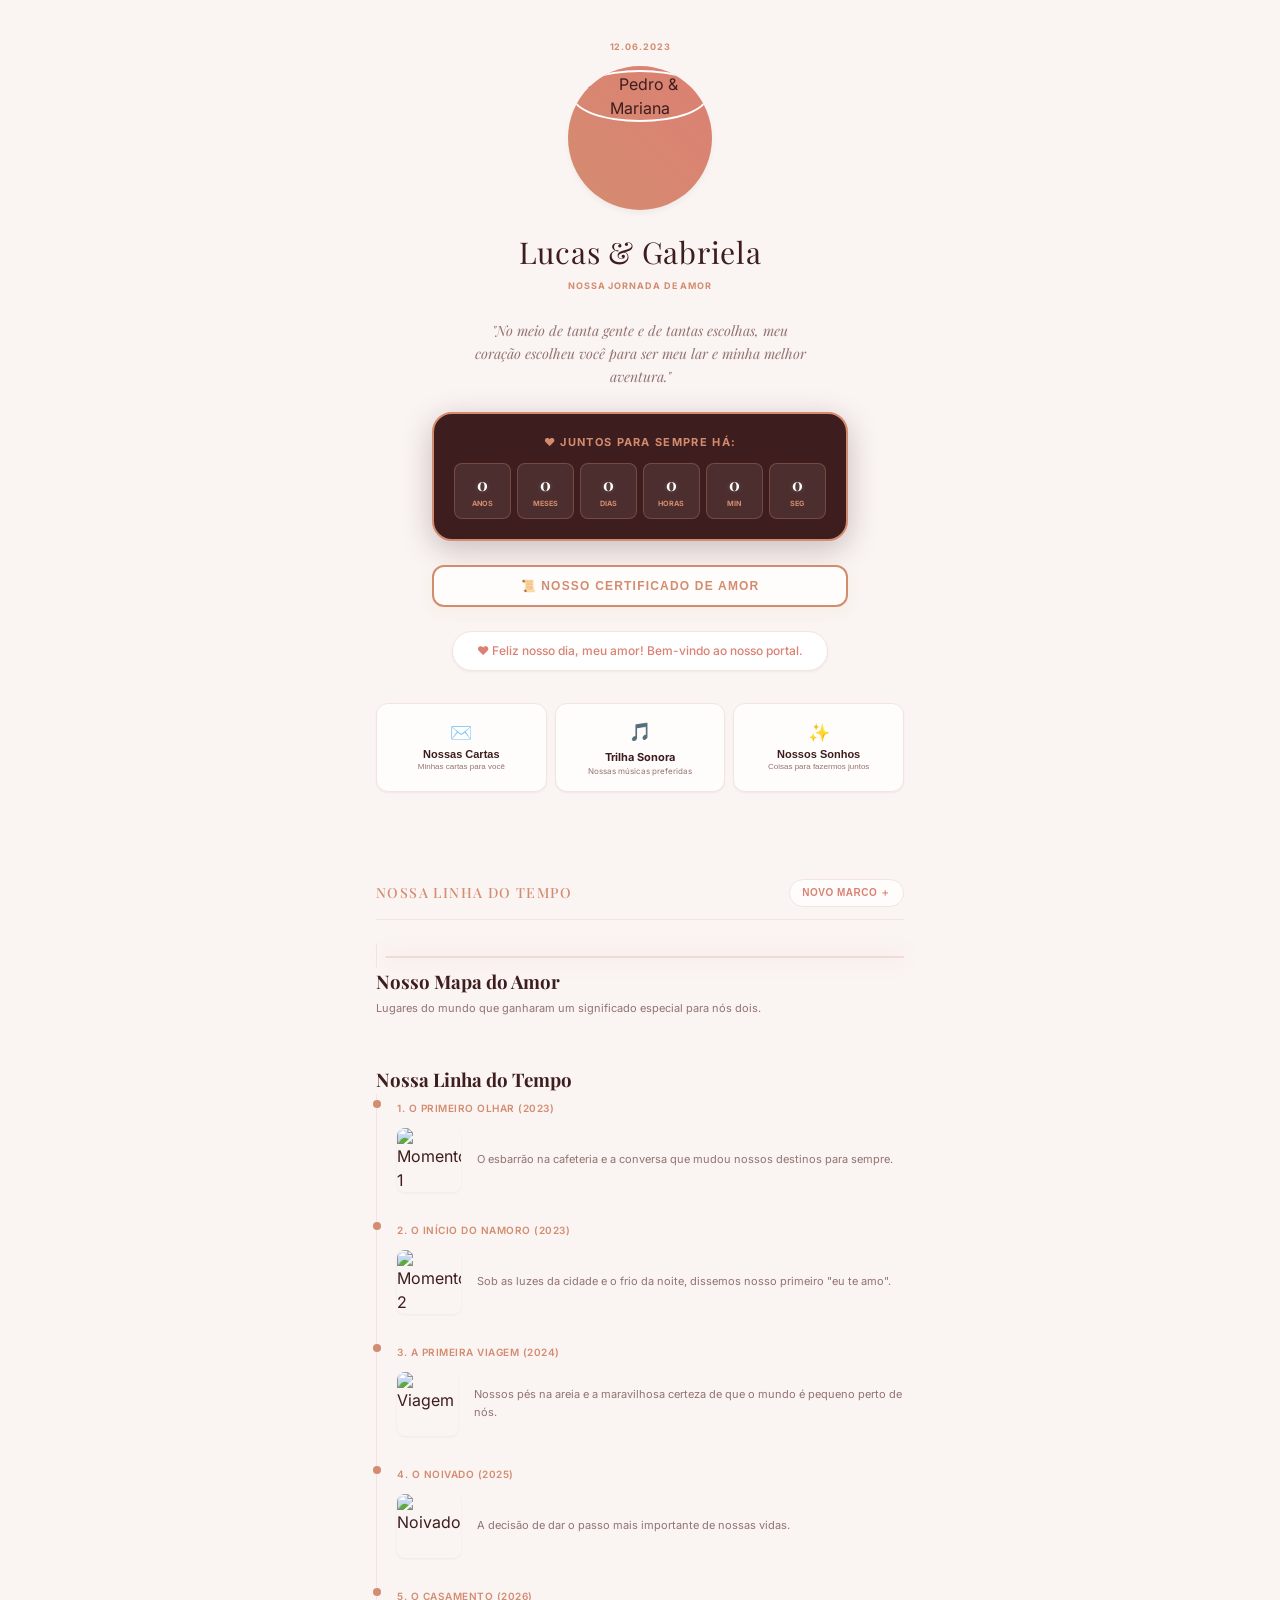
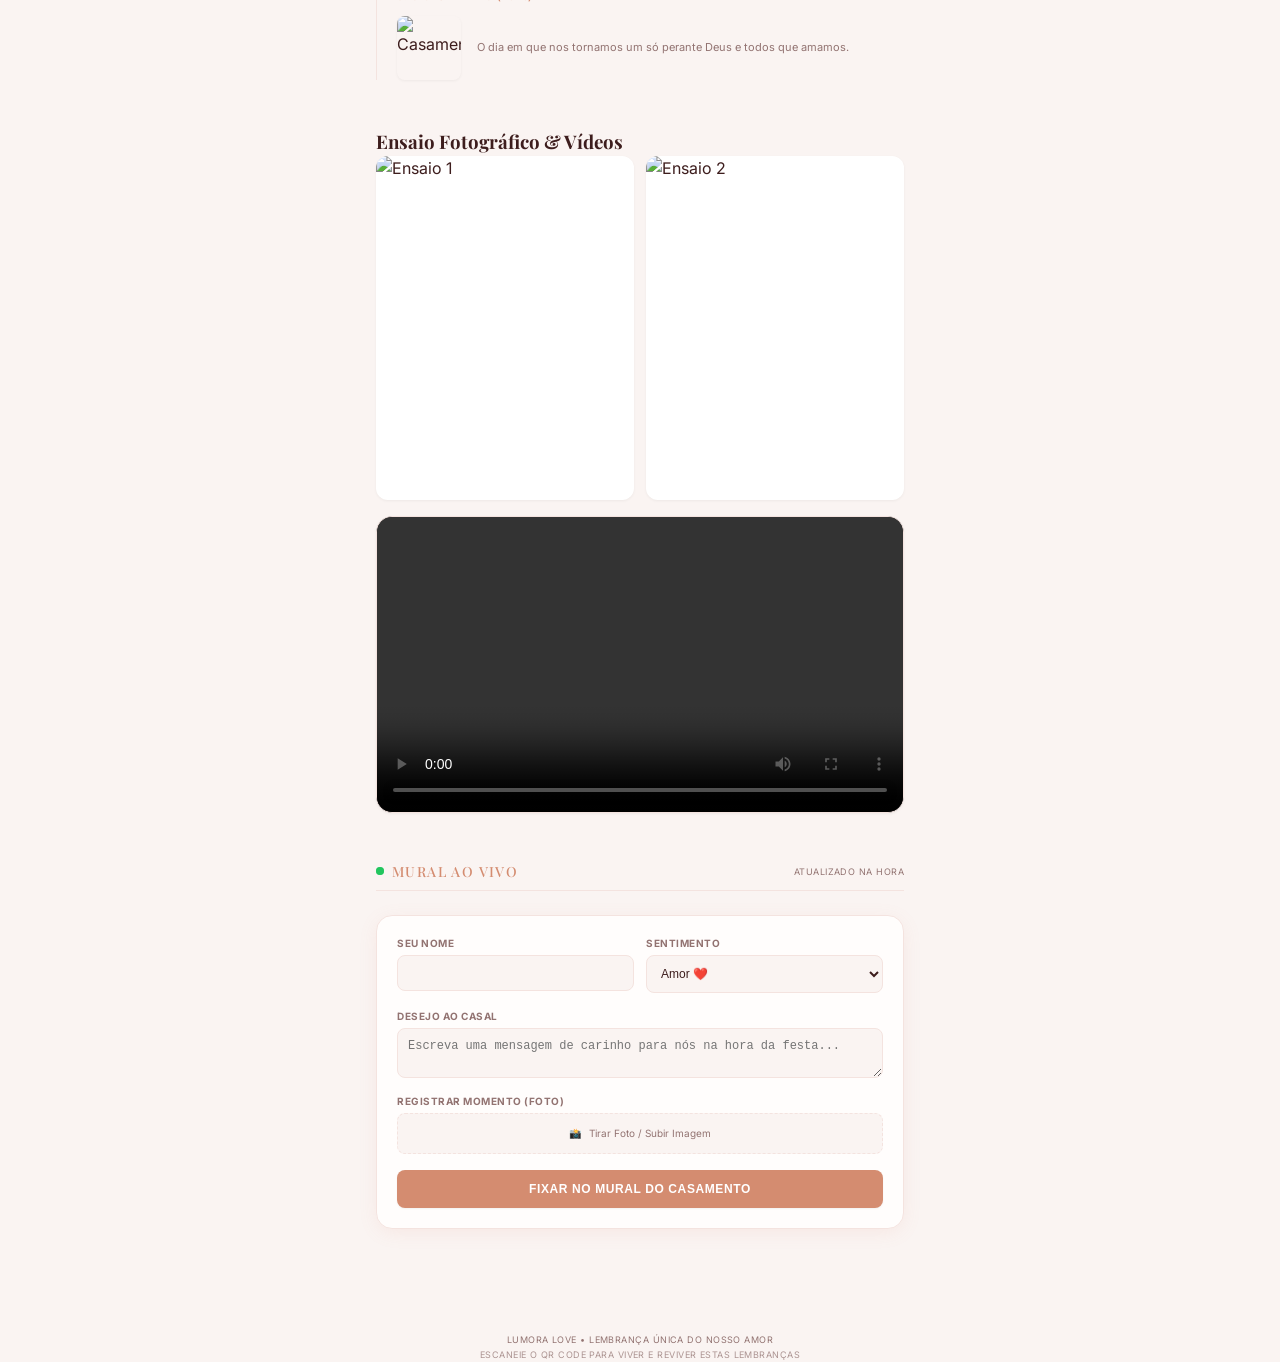
==== assets/pages/memorial.html @ 7edb8519 "Memorial Html e CSS´s Prontos" ====
<!DOCTYPE html>
<html lang="pt-BR">
<head>
    <meta charset="UTF-8">
    <meta name="viewport" content="width=device-width, initial-scale=1.0">
    <title>Lumora Love • Lucas & Gabriela</title>
    
    <!-- METATAGS DO CASAL -->
    <meta name="description" content="Lumora - Eternizando o amor de Lucas & Gabriela">
    <meta name="author" content="Lumora">
    <meta name="theme-color" content="#FAF5F5">
    
    <!-- METATAGS OPEN GRAPH -->
    <meta property="og:title" content="Cápsula de Lucas & Gabriela">
    <meta property="og:description" content="Acesse nosso portal do amor com linha do tempo, contador, mapa e mural ao vivo!">
    <meta property="og:image" content="./../img/perfil.jpg">
    <meta property="og:type" content="website">
    
    <link rel="shortcut icon" href="./../img/lumora/logolumora.png" type="image/x-icon">
    
    <!-- FONTES DO GOOGLE -->
    <link rel="preconnect" href="https://fonts.googleapis.com">
    <link rel="preconnect" href="https://fonts.gstatic.com" crossorigin>
    <link href="https://fonts.googleapis.com/css2?family=Inter:wght@300;400;500;600;700&family=Playfair+Display:ital,wght@0,400;0,500;0,600;1,400&display=swap" rel="stylesheet">
    
    <!-- IMPORTAÇÃO DE TODAS AS FOLHAS DE ESTILO EM CSS PURO -->
    <link rel="stylesheet" href="./../css/style.css">
    <link rel="stylesheet" href="./../css/botoes.css">
    <link rel="stylesheet" href="./../css/galeria.css">
    <link rel="stylesheet" href="./../css/jornada.css">
    <link rel="stylesheet" href="./../css/lightbox.css">
    <link rel="stylesheet" href="./../css/memorial.css">
    <link rel="stylesheet" href="./../css/modais.css">
    <link rel="stylesheet" href="./../css/mural.css">
    <link rel="stylesheet" href="./../css/programacao.css">
</head>
<body class="bg-light-theme pb-28">

    <!-- CANVAS PARA CÉU ANIMADO (TWINKLING STARS & FLOATING HEARTS) -->
    <canvas id="starryCanvas"></canvas>

    <!-- PORTAL DO CASAL PRINCIPAL -->
    <main class="memorial-container">

        <!-- CABEÇALHO -->
         <header class="memorial-header">
            <span class="memorial-date">12.06.2023</span>
            <div class="profile-frame">
                <img src="./../img/perfil.jpg" alt="Pedro & Mariana" class="profile-img">
            </div>
            <h2 class="profile-name font-serif">Lucas & Gabriela</h2>
            <span class="memorial-date" style="margin-top: 4px;">Nossa Jornada de Amor</span>

            <!-- Frase Definidora do Casal -->
            <blockquote class="profile-quote font-serif">"No meio de tanta gente e de tantas escolhas, meu coração escolheu você para ser meu lar e minha melhor aventura."</blockquote>

            <!-- CONTADOR DE AMOR DESTAQUE PREMIUM ❤️ -->
            <div class="love-counter-container">
                <span class="love-counter-title">❤️ Juntos Para Sempre Há:</span>
                <div class="love-counter-grid">
                    <div class="counter-unit">
                        <span id="years" class="counter-number">0</span>
                        <span class="counter-label">Anos</span>
                    </div>
                    <div class="counter-unit">
                        <span id="months" class="counter-number">0</span>
                        <span class="counter-label">Meses</span>
                    </div>
                    <div class="counter-unit">
                        <span id="days" class="counter-number">0</span>
                        <span class="counter-label">Dias</span>
                    </div>
                    <div class="counter-unit">
                        <span id="hours" class="counter-number">0</span>
                        <span class="counter-label">Horas</span>
                    </div>
                    <div class="counter-unit">
                        <span id="minutes" class="counter-number">0</span>
                        <span class="counter-label">Min</span>
                    </div>
                    <div class="counter-unit">
                        <span id="seconds" class="counter-number">0</span>
                        <span class="counter-label">Seg</span>
                    </div>
                </div>
            </div>

            <!-- NOSSO CERTIFICADO DE AMOR (BOTAO GATILHO) -->
            <div class="certificate-btn-wrapper">
                <button class="btn-certificate" onclick="toggleModal('certificateModal', true)">
                    📜 Nosso Certificado de Amor
                </button>
            </div>

            <!-- Mensagem de Boas-vindas -->
             <div class="welcome-badge">
                ❤️ Feliz nosso dia, meu amor! Bem-vindo ao nosso portal.
             </div>
         </header>

         <!-- SEÇÃO DE BOTÕES DE AÇÃO RÁPIDA (3 COLUNAS) -->
          <section class="actions-section">
            <div id="actionButtonsGrid" class="actions-grid-wedding">
                <!-- Botão 1: Cartas Secretas -->
                 <button id="btnVotos" class="btn-action" onclick="toggleModal('lettersModal', true)">
                    <span class="btn-icon">✉️</span>
                    <span class="btn-title">Nossas Cartas</span>
                    <span class="btn-subtitle">Minhas cartas para você</span>
                 </button>

                <!-- Botão 2: Trilha Sonora (Spotify) -->
                <a id="btnPlaylist" href="https://open.spotify.com" target="_blank" class="btn-action">
                    <span class="btn-icon">🎵</span>
                    <span class="btn-title">Trilha Sonora</span>
                    <span class="btn-subtitle">Nossas músicas preferidas</span>
                </a>

                <!-- Botão 3: Lista de Desejos (Bucket List) -->
                 <button id="btnDesejos" class="btn-action" onclick="toggleModal('bucketModal', true)">
                    <span class="btn-icon">✨</span>
                    <span class="btn-title">Nossos Sonhos</span>
                    <span class="btn-subtitle">Coisas para fazermos juntos</span>
                 </button>
            </div>
          </section>

          <!-- LINHA DO TEMPO DA PROGRAMAÇÃO DA FESTA (SUPORTE A ADIÇÃO INFINITA) -->
          <section class="timeline-section">
            <div class="section-header-timeline">
                <h3 class="section-title-timeline font-serif">Nossa Linha do Tempo</h3>
                <button class="btn-add-timeline" onclick="toggleModal('addTimelineModal', true)">Novo Marco ＋</button>
            </div>
            <div class="timeline-container" id="timeline-container">
                <!-- Card deslizante vertical de fundo -->
                <div id="sliding-card" class="sliding-card"></div>
                
                <!-- Div onde as informações carregam dinamicamente da nuvem em tempo real -->
                <div id="timelineNodesWrapper" class="space-y-4"></div>
            </div>
          </section>

          <!-- MAPA DO AMOR INTERATIVO COM DIRECIONAMENTO DO GOOGLE MAPS -->
          <section class="map-section">
              <h3 class="section-title font-serif">Nosso Mapa do Amor</h3>
              <p class="node-desc" style="opacity: 1; transform: scale(1); margin-bottom: 0.5rem;">Lugares do mundo que ganharam um significado especial para nós dois.</p>
              <div class="map-wrapper" id="loveMap"></div>
          </section>

           <!-- A JORNADA DO CASAL (5 MOMENTOS HISTÓRICOS) -->
            <section class="journey-section">
                <h3 class="section-title font-serif">Nossa Linha do Tempo</h3>
                <div class="journey-timeline">
                    <!-- Momento 1 -->
                     <div class="journey-node">
                        <div class="journey-bullet"></div>
                            <span class="journey-label">1. O Primeiro Olhar (2023)</span>
                            <div class="journey-card">
                                <img src="./../img/momentos/m1.jpg" alt="Momento 1" class="journey-img" onclick="openLightbox(this.src)">
                                <p class="journey-text">O esbarrão na cafeteria e a conversa que mudou nossos destinos para sempre.</p>
                            </div>
                     </div>
                     <!-- Momento 2 -->
                     <div class="journey-node">
                        <div class="journey-bullet"></div>
                            <span class="journey-label">2. O Início do Namoro (2023)</span>
                            <div class="journey-card">
                                <img src="./../img/momentos/m2.jpg" alt="Momento 2" class="journey-img" onclick="openLightbox(this.src)">
                                <p class="journey-text">Sob as luzes da cidade e o frio da noite, dissemos nosso primeiro "eu te amo".</p>
                            </div>
                     </div>
                     <!-- Momento 3 -->
                     <div class="journey-node">
                        <div class="journey-bullet"></div>
                            <span class="journey-label">3. A Primeira Viagem (2024)</span>
                            <div class="journey-card">
                                <img src="./../img/momentos/m3.jpg" alt="Viagem" class="journey-img" onclick="openLightbox(this.src)">
                                <p class="journey-text">Nossos pés na areia e a maravilhosa certeza de que o mundo é pequeno perto de nós.</p>
                            </div>
                     </div>
                     <!-- Momento 4 -->
                     <div class="journey-node">
                        <div class="journey-bullet"></div>
                            <span class="journey-label">4. O Noivado (2025)</span>
                            <div class="journey-card">
                                <img src="./../img/momentos/m4.jpg" alt="Noivado" class="journey-img" onclick="openLightbox(this.src)">
                                <p class="journey-text">A decisão de dar o passo mais importante de nossas vidas.</p>
                            </div>
                     </div>
                     <!-- Momento 5 -->
                     <div class="journey-node">
                        <div class="journey-bullet"></div>
                            <span class="journey-label">5. O Casamento (2026)</span>
                            <div class="journey-card">
                                <img src="./../img/momentos/m5.jpg" alt="Casamento" class="journey-img" onclick="openLightbox(this.src)">
                                <p class="journey-text">O dia em que nos tornamos um só perante Deus e todos que amamos.</p>
                            </div>
                     </div>
                </div>
            </section>

            <!-- ENSAIO FOTOGRÁFICO PRÉ-CASAMENTO -->
            <section class="gallery-section">
                <h3 class="section-title font-serif">Ensaio Fotográfico & Vídeos</h3>
                    <div class="gallery-grid">
                        <div class="gallery-item">
                            <img src="./../img/ensaio/e1.jpg" alt="Ensaio 1" onclick="openLightbox(this.src)">
                        </div>
                        <div class="gallery-item">
                            <img src="./../img/ensaio/e2.png" alt="Ensaio 2" onclick="openLightbox(this.src)">
                        </div>
                    </div>
                    <div class="video-gallery-wrapper">
                        <video id="ensaioVideo" class="gallery-video" controls preload="metadata">
                            <source src="./../video/Video Project.mp4" type="video/mp4">
                        </video>
                    </div>
            </section>

            <!-- MURAL DE HOMENAGENS AO VIVO (FIREBASE REAL TIME) -->
             <section class="mural-section">
                <div class="mural-header">
                    <h3 class="mural-title font-serif">
                        <span class="live-indicator">
                            <span class="live-ping"></span>
                            <span class="live-dot"></span>
                        </span>
                        Mural ao Vivo
                    </h3>
                    <span class="mural-status">Atualizado na hora</span>
                </div>

                <!-- FORMULARIO DE ENVIO IMEDIATO -->
                 <div class="form-container glow-rose">
                    <form onsubmit="handleLiveSubmit(event)" class="mural-form">
                        <div class="form-row">
                            <div class="form-group">
                                <label class="form-label">Seu Nome</label>
                                <input type="text" id="form_name" required class="input-field">
                            </div>
                            <div class="form-group">
                                <label class="form-label">Sentimento</label>
                                <select id="form_relation" class="select-field">
                                    <option value="Amor">Amor ❤️</option>
                                    <option value="Saudade">Saudade 🥺</option>
                                    <option value="Gratidão">Gratidão ✨</option>
                                    <option value="Divertido">Divertido 😂</option>
                                    <option value="Cumplicidade">Cumplicidade 🤝</option>
                                    <option value="Aventura">Aventura ✈️</option>
                                    <option value="Romance">Romance 🌹</option>
                                </select>
                            </div>
                        </div>
                       <div class="form-group">
                            <label class="form-label">Desejo ao Casal</label>
                            <textarea id="form_text" rows="2" class="textarea-field" placeholder="Escreva uma mensagem de carinho para nós na hora da festa..."></textarea>
                        </div>
                        <div class="form-group">
                            <label class="form-label">Registrar Momento (Foto)</label>
                            <div class="file-uploader">
                                <input type="file" id="form_photo" accept="image/*" class="file-input" onchange="previewImage(event)">
                                <div id="photo_placeholder" class="file-placeholder">
                                    <span>📸</span>
                                    <span>Tirar Foto / Subir Imagem</span>
                                </div>
                            </div>
                            <div id="preview_container" class="preview-container hidden">
                                <img id="image_preview" src="" class="preview-img" alt="Preview">
                                <button type="button" class="btn-remove-photo" onclick="removePreview()">&times;</button>
                            </div>
                        </div>

                        <button type="submit" class="btn-submit uppercase tracking-wide">
                            Fixar no Mural do Casamento
                        </button>
                    </form>
                </div>
            
            <!-- Feed de Mensagens Dinâmico em Tempo Real -->
            <div id="muralFeed" class="mural-feed">
                <!-- As mensagens enviadas são injetadas em tempo real pelo Firebase -->
            </div>
        </section>

        <!-- RODAPÉ -->
        <footer class="memorial-footer">
            <p>Lumora Love • Lembrança Única do Nosso Amor</p>
            <p class="discreet-text">Escaneie o QR Code para viver e reviver estas lembranças</p>
        </footer>
        
    </main>

    <!-- MODAL 1: NOSSAS CARTAS SECRETAS (TABBED) -->
    <div id="lettersModal" class="modal-overlay hidden">
        <div class="modal-box">
            <div class="modal-header">
                <h3 class="modal-title font-serif">Minhas Cartas para Você</h3>
                <button class="btn-close" onclick="toggleModal('lettersModal', false)">&times;</button>
            </div>
            
            <!-- Alternador de Abas das Cartas -->
            <div class="tabs-navigation">
                <button id="tab-c1" onclick="switchLetter(1)" class="tab-btn active">Carta 1</button>
                <button id="tab-c2" onclick="switchLetter(2)" class="tab-btn">Carta 2</button>
                <button id="tab-c3" onclick="switchLetter(3)" class="tab-btn">Carta 3</button>
            </div>

            <!-- Conteúdo das Cartas -->
            <div class="modal-body-content">
                <!-- Carta 1 -->
                <div id="letter-content-1" class="letter-text">
                    <p class="votos-narrador font-serif">Meu Amor,</p>
                    <p class="votos-paragrafo">Escrevo esta primeira carta para lembrar do nosso primeiro ano juntos. Parece que foi ontem que nos esbarramos na recepção, e hoje não consigo mais imaginar meus dias sem a leveza do seu riso e seu carinho.</p>
                </div>

                <!-- Carta 2 -->
                <div id="letter-content-2" class="letter-text hidden">
                    <p class="votos-narrador font-serif">Querida Gabi,</p>
                    <p class="votos-paragrafo">Se eu pudesse listar dez motivos pelos quais me apaixono por você todos os dias, o principal seria o seu cuidado com as pessoas e esse seu jeito único de enxergar beleza nas coisas simples da vida. Amo você!</p>
                </div>

                <!-- Carta 3 -->
                <div id="letter-content-3" class="letter-text hidden">
                    <p class="votos-narrador font-serif">Para o Futuro,</p>
                    <p class="votos-paragrafo">Esta carta é para os nossos próximos passos. Mal posso esperar para planejarmos nossas próximas viagens, nossa casinha, nossos pets e cada pequena conquista que viveremos de mãos dadas.</p>
                </div>
            </div>
        </div>
    </div>

    <!-- MODAL 2: NOSSOS SONHOS (BUCKET LIST COM RECURSO DE CRIAR E EXCLUIR NO FIREBASE) -->
    <div id="bucketModal" class="modal-overlay hidden">
        <div class="modal-box text-center">
            <div class="modal-header">
                <h3 class="modal-title font-serif">Nossa Lista de Desejos ✨</h3>
                <button class="btn-close" onclick="toggleModal('bucketModal', false)">&times;</button>
            </div>
            
            <!-- FORMULÁRIO PARA ADICIONAR NOVO DESEJO -->
            <form onsubmit="handleNewBucketSubmit(event)" class="modal-form" style="margin-bottom: 1.5rem;">
                <div style="display: flex; gap: 0.5rem;">
                    <input type="text" id="bucket_new_input" required placeholder="Ex: Viajar para a Itália ✈️" class="input-field dark-field" style="padding: 0.5rem;">
                    <button type="submit" class="btn-primary" style="padding: 0.5rem 1.25rem; border-radius: 8px;">Adicionar</button>
                </div>
            </form>

            <!-- Lista de Desejos Renderizada Dinamicamente -->
            <div class="bucket-list" id="bucketListContainer">
                <!-- Itens carregados dinamicamente via JS (Suporta criação e exclusão) -->
            </div>
        </div>
    </div>

    <!-- MODAL 3: ADICIONAR NOVO MARCO À TIMELINE INFINITA (COM LIMITADOR DE CARACTERES) -->
    <div id="addTimelineModal" class="modal-overlay hidden">
        <div class="modal-box">
            <div class="modal-header">
                <h3 class="modal-title font-serif">Novo Marco na Nossa História</h3>
                <button class="btn-close" onclick="toggleModal('addTimelineModal', false)">&times;</button>
            </div>
            <form onsubmit="handleNewTimelineSubmit(event)" class="modal-form">
                <div>
                    <label class="form-label">Data ou Período</label>
                    <input type="text" id="time_date" required placeholder="Ex: Outubro de 2024" class="input-field dark-field">
                </div>
                <div>
                    <label class="form-label">Título do Momento</label>
                    <input type="text" id="time_title" required placeholder="Ex: O dia que adotamos o Thor" class="input-field dark-field">
                </div>
                <div>
                    <!-- Campo com limitador de 120 caracteres para evitar que quebre o layout do card -->
                    <div style="display: flex; justify-content: space-between; align-items: baseline;">
                        <label class="form-label">Uma Breve Recordação</label>
                        <span id="charCount" class="form-label" style="text-transform: none; font-weight: normal; opacity: 0.8;">0/120</span>
                    </div>
                    <textarea id="time_desc" rows="3" required maxlength="120" oninput="updateCharCount(this)" placeholder="Escreva o que marcou esse dia especial (Máx: 120 caracteres)..." class="textarea-field" style="background-color: var(--color-bg);"></textarea>
                </div>
                <div>
                    <label class="form-label">Adicionar Foto do Marco</label>
                    <div class="file-uploader">
                        <input type="file" id="form_timeline_photo" accept="image/*" class="file-input" onchange="previewTimelineImage(event)">
                        <div id="photo_timeline_placeholder" class="file-placeholder">
                            <span>📸</span>
                            <span>Tirar Foto / Subir Imagem</span>
                        </div>
                    </div>
                    <!-- Preview Oculto da Foto Selecionada -->
                    <div id="preview_timeline_container" class="preview-container hidden">
                        <img id="image_timeline_preview" src="" class="preview-img" alt="Preview">
                        <button type="button" class="btn-remove-photo" onclick="removeTimelinePreview()">&times;</button>
                    </div>
                </div>
                <button type="submit" class="btn-submit uppercase tracking-wide">
                    Salvar na Linha do Tempo
                </button>
            </form>
        </div>
    </div>

    <!-- MODAL 4: CERTIFICADO DE AMOR IMPRIMÍVEL (DESIGN DE LUXO) -->
    <div id="certificateModal" class="modal-overlay hidden">
        <div class="modal-box" style="max-width: 32rem;">
            <div class="modal-header">
                <h3 class="modal-title font-serif" style="opacity: 0.6;">Nosso Documento de Afeto</h3>
                <button class="btn-close" onclick="toggleModal('certificateModal', false)">&times;</button>
            </div>
            
            <!-- Área do Certificado (Gera o PDF com perfeição) -->
            <div id="certificatePrintArea" class="certificate-box">
                <div class="cert-seal">💖</div>
                <h4 class="cert-header">Certificado de Amor</h4>
                <p class="cert-subheader">Documento de Cumplicidade Eterna</p>
                
                <p class="cert-body">
                    Certificamos para todos os fins de afeto que o casal composto por
                    <span class="cert-names block">Lucas Vasconcelos & Gabriela Ramos</span>
                    comparte uma jornada oficial de cumplicidade, risos, apoio mútuo e amor incondicional desde a data de <b>12/06/2023</b>, tornando-se uma aliança eterna perante o coração.
                </p>
                
                <div class="cert-signatures">
                    <div class="signature-line">
                        <span class="sig-text font-serif">Lucas V.</span>
                        <span class="sig-label">O Noivo</span>
                    </div>
                    <div class="signature-line">
                        <span class="sig-text font-serif">Gabriela R.</span>
                        <span class="sig-label">A Noiva</span>
                    </div>
                </div>
            </div>

            <!-- Botões de Controle do Modal -->
            <div class="cert-print-btn-wrapper" style="margin-top: 1.5rem; display: flex; gap: 0.5rem;">
                <button onclick="printCertificate()" class="btn-submit uppercase tracking-wide" style="flex: 1;">
                    🖨️ Baixar / Imprimir PDF
                </button>
                <button onclick="toggleModal('certificateModal', false)" class="btn-primary" style="padding: 0.5rem 1rem; border-radius: 8px;">
                    Fechar
                </button>
            </div>
        </div>
    </div>

    <!-- LIGHTBOX (VISUALIZADOR UNIVERSAL DE IMAGENS EM TELA CHEIA) -->
    <div id="lightbox" class="lightbox-overlay hidden" onclick="closeLightbox()">
        <button class="btn-close-lightbox">&times;</button>
        <img id="lightboxImg" class="lightbox-img" src="" alt="Ampliação">
    </div>

    <!-- SCRIPT DE COMPORTAMENTO EM JAVASCRIPT MODULAR (IMPORTANTE: type="module") -->
    <script type="module" src="./../js/main.js"></script>

    <!-- JS DO MAPA LEAFLET -->
    <script src="https://unpkg.com/leaflet@1.9.4/dist/leaflet.js" integrity="sha256-20nQCchB9co0qIjJZRGuk2/Z9VM+kNiyxNV1lvTlZBo=" crossorigin=""></script>

</body>
</html>
---- assets/css/style.css ----
/* ==========================================================================
   1. VARIÁVEIS GLOBAIS DO PROJETO (style.css) [1]
   ========================================================================== */
:root {
    --color-bg: #FAF4F2;           /* Off-white Rosado Suave (Fundo) */
    --color-card: #FFFDFC;         /* Pérola (Cards e Modais) */
    --color-border: #F4E3DF;       /* Divisor Rosé Macio */
    --color-text-dark: #3D1D1D;    /* Vinho Escuro Burgundy (Texto) */
    --color-text-muted: #927371;   /* Rosé Acinzedado (Subtítulos) */
    --color-rose-gold: #D48C70;    /* Rose Gold Quente (Destaques) */
    --color-blush: #DC8073;        /* Blush Romântico (Botões e Ativos) */
    --color-blush-hover: #C66C5F;  /* Blush Escurecido (Hover) */
    --color-white: #FFFFFF;        /* Branco Puro */
    
    --font-serif: 'Playfair Display', serif;
    --font-sans: 'Inter', sans-serif;
}

/* ==========================================================================
   2. ESTILOS GERAIS E RESETS
   ========================================================================== */
* {
    margin: 0;
    padding: 0;
    box-sizing: border-box;
}

body {
    background-color: var(--color-bg);
    color: var(--color-text-dark);
    font-family: var(--font-sans);
    line-height: 1.5;
    -webkit-font-smoothing: antialiased;
    overflow-x: hidden;
}

.bg-light-theme {
    background-color: var(--color-bg);
}

.font-serif {
    font-family: var(--font-serif);
}

/* ==========================================================================
   3. CLASSES UTILITÁRIAS COMUNS (style.css) [1]
   ========================================================================== */
.uppercase {
    text-transform: uppercase;
}

.tracking-wide {
    letter-spacing: 0.05em;
}

.hidden {
    display: none !important;
}

/* Efeito decorativo sutil de sombra rosa */
.glow-rose {
    box-shadow: 0 4px 20px -2px rgba(220, 128, 115, 0.12);
}

/* Transição de opacidade usada para esconder o welcome screen */
.fade-out {
    opacity: 0;
    pointer-events: none;
    transition: opacity 0.8s ease-in-out;
}

/* Canvas de alta performance de estrelas e corações flutuantes */
#starryCanvas {
    position: fixed;
    inset: 0;
    width: 100%;
    height: 100%;
    z-index: 1;
    pointer-events: none;
}

/* Envoltório da tela de boas-vindas */
.welcome-wrapper {
    position: relative;
    display: flex;
    justify-content: center;
    align-items: center;
    min-height: calc(100vh - 80px);
    z-index: 10;
}

.welcome-screen {
    max-width: 28rem;
    width: 100%;
    padding: 1.5rem;
    text-align: center;
    z-index: 10;
}

.welcome-container {
    display: flex;
    flex-direction: column;
    gap: 1.5rem;
}

.welcome-tag {
    font-size: 0.625rem;
    font-weight: 700;
    letter-spacing: 0.1em;
    text-transform: uppercase;
    color: var(--color-blush);
}

.welcome-title {
    font-size: 1.875rem;
    font-weight: 400;
    letter-spacing: 0.025em;
    color: var(--color-text-dark);
}

.welcome-text {
    font-size: 0.75rem;
    color: var(--color-text-muted);
    line-height: 1.625;
    max-width: 20rem;
    margin: 0 auto;
}

.welcome-video-wrapper {
    position: relative;
    aspect-ratio: 16 / 9;
    width: 100%;
    background-color: #000;
    border-radius: 1rem;
    overflow: hidden;
    border: 2px solid var(--color-white);
    box-shadow: 0 10px 15px -3px rgba(0, 0, 0, 0.05);
}

.welcome-video {
    width: 100%;
    height: 100%;
    object-fit: cover;
}

.welcome-btn-container {
    padding-top: 0.5rem;
}

.discreet-footer {
    text-align: center;
    padding: 1.5rem 0;
    font-size: 0.625rem;
    color: var(--color-text-muted);
    letter-spacing: 0.05em;
    text-transform: uppercase;
    z-index: 10;
    position: relative;
}
---- assets/css/botoes.css ----
/* ==========================================================================
   ESTILOS DE BOTÕES E GRID DE AÇÃO (botoes.css) [1]
   ========================================================================== */
.btn-primary {
    display: inline-block;
    padding: 0.75rem 2rem;
    background-color: var(--color-rose-gold);
    color: var(--color-white);
    border: none;
    border-radius: 9999px;
    font-size: 0.75rem;
    font-weight: 600;
    text-decoration: none;
    text-align: center;
    cursor: pointer;
    box-shadow: 0 4px 6px -1px rgba(0, 0, 0, 0.05);
    transition: background-color 0.3s ease;
}

.btn-primary:hover {
    background-color: var(--color-text-dark);
}

.btn-submit {
    width: 100%;
    padding: 0.75rem 0;
    background-color: var(--color-rose-gold);
    color: var(--color-white);
    border: none;
    border-radius: 0.5rem;
    font-size: 0.75rem;
    font-weight: 600;
    cursor: pointer;
    box-shadow: 0 1px 2px rgba(0, 0, 0, 0.05);
    transition: background-color 0.2s ease, transform 0.1s ease;
}

.btn-submit:hover {
    background-color: var(--color-text-dark);
}

.btn-submit:active {
    transform: scale(0.98);
}

.actions-section {
    margin-top: 2rem;
}

/* Configuração de grade flexível de 3 colunas */
.actions-grid-wedding {
    display: grid;
    grid-template-columns: repeat(3, minmax(0, 1fr));
    gap: 0.5rem;
    transition: all 0.5s ease;
}

.btn-action {
    display: flex;
    flex-direction: column;
    align-items: center;
    justify-content: center;
    padding: 0.875rem 0.5rem;
    background-color: var(--color-card);
    border: 1px solid var(--color-border);
    border-radius: 0.75rem;
    text-decoration: none;
    text-align: center;
    cursor: pointer;
    box-shadow: 0 1px 2px rgba(0, 0, 0, 0.05);
    transition: border-color 0.3s ease, transform 0.2s ease;
}

.btn-action:hover {
    border-color: var(--color-rose-gold);
}

.btn-icon {
    font-size: 1.125rem;
}

.btn-title {
    font-size: 0.6875rem;
    font-weight: 700;
    color: var(--color-text-dark);
    margin-top: 0.25rem;
}

.btn-subtitle {
    font-size: 0.5rem;
    color: var(--color-text-muted);
    margin-top: 0.125rem;
    line-height: 1.2;
}
---- assets/css/galeria.css ----
/* ==========================================================================
   GRID DE FOTOS E COMPONENTES DE VÍDEO (galeria.css) [1]
   ========================================================================== */
.gallery-section {
    margin-top: 3rem;
}

.gallery-grid {
    display: grid;
    grid-template-columns: repeat(2, minmax(0, 1fr));
    gap: 0.75rem;
    margin-bottom: 1rem;
}

.gallery-item {
    aspect-ratio: 3 / 4;
    background-color: var(--color-white);
    overflow: hidden;
    border-radius: 0.75rem;
    box-shadow: 0 1px 3px rgba(0, 0, 0, 0.05);
    cursor: pointer;
    transition: opacity 0.2s ease;
}

.gallery-item:hover {
    opacity: 0.95;
}

.gallery-item img {
    width: 100%;
    height: 100%;
    object-fit: cover;
}

.video-gallery-wrapper {
    position: relative;
    aspect-ratio: 16 / 9;
    width: 100%;
    background-color: #000;
    border-radius: 1rem;
    overflow: hidden;
    border: 1px solid var(--color-border);
    box-shadow: 0 1px 3px rgba(0, 0, 0, 0.05);
}

.gallery-video {
    width: 100%;
    height: 100%;
    object-fit: cover;
}
---- assets/css/jornada.css ----
/* ==========================================================================
   NOSSA JORNADA DO CASAL - 5 MOMENTOS (jornada.css) [1]
   ========================================================================== */
.journey-section {
    margin-top: 3rem;
}

.journey-timeline {
    display: flex;
    flex-direction: column;
    gap: 1.5rem;
    padding-left: 1.25rem;
    border-left: 1px solid var(--color-border);
}

.journey-node {
    position: relative;
}

.journey-bullet {
    position: absolute;
    left: -24.5px;
    top: 0.375rem;
    width: 0.5rem;
    height: 0.5rem;
    border-radius: 50%;
    background-color: var(--color-rose-gold);
}

.journey-label {
    font-size: 0.625rem;
    font-weight: 600;
    letter-spacing: 0.05em;
    text-transform: uppercase;
    color: var(--color-rose-gold);
}

.journey-card {
    margin-top: 0.625rem;
    display: flex;
    gap: 1rem;
    align-items: center;
}

.journey-img {
    width: 4rem;
    height: 4rem;
    object-fit: cover;
    border-radius: 0.5rem;
    box-shadow: 0 1px 3px rgba(0, 0, 0, 0.05);
    cursor: pointer;
    transition: opacity 0.2s ease;
}

.journey-img:hover {
    opacity: 0.9;
}

.journey-text {
    font-size: 0.6875rem;
    color: var(--color-text-muted);
    line-height: 1.625;
}
---- assets/css/memorial.css ----
/* ==========================================================================
   ESTILO GERAL DO PORTAL E HEADER (memorial.css) [1]
   ========================================================================== */
.memorial-container {
    max-width: 576px;
    margin: 0 auto;
    padding: 2.5rem 1.5rem 0 1.5rem;
    position: relative;
    z-index: 10;
}

.memorial-header {
    display: flex;
    flex-direction: column;
    align-items: center;
    text-align: center;
}

.memorial-date {
    font-size: 0.5625rem;
    font-weight: 700;
    letter-spacing: 0.1em;
    text-transform: uppercase;
    color: var(--color-rose-gold);
    margin-bottom: 0.75rem;
}

.profile-frame {
    position: relative;
    width: 9rem;
    height: 9rem;
    border-radius: 50%;
    overflow: hidden;
    padding: 0.25rem;
    background: linear-gradient(to top right, var(--color-rose-gold), var(--color-blush));
    box-shadow: 0 4px 6px -1px rgba(0, 0, 0, 0.05);
    margin-bottom: 1.25rem;
}

.profile-img {
    width: 100%;
    height: 100%;
    object-fit: cover;
    border-radius: 50%;
    border: 2px solid var(--color-white);
}

.profile-name {
    font-size: 1.875rem;
    font-weight: 400;
    letter-spacing: 0.025em;
    color: var(--color-text-dark);
}

.profile-quote {
    font-family: var(--font-serif);
    font-style: italic;
    font-size: 0.875rem;
    color: var(--color-text-muted);
    line-height: 1.625;
    max-width: 24rem;
    margin-top: 1rem;
    padding: 0 1.5rem;
}

/* Novo: Estilização do Contador de Relacionamento no Topo */
.love-counter-container {
    margin-top: 1.5rem;
    background-color: var(--color-text-dark); /* Burgundy de alto contraste */
    border: 2px solid var(--color-rose-gold);
    padding: 1.25rem;
    border-radius: 1.25rem;
    width: 100%;
    max-width: 26rem;
    box-shadow: 0 8px 30px rgba(61, 29, 29, 0.25);
    text-align: center;
}

.love-counter-title {
    font-size: 0.6875rem;
    font-weight: 700;
    text-transform: uppercase;
    letter-spacing: 0.12em;
    color: var(--color-rose-gold);
    margin-bottom: 0.75rem;
    display: flex;
    align-items: center;
    justify-content: center;
    gap: 0.25rem;
}

.love-counter-grid {
    display: grid;
    grid-template-columns: repeat(6, 1fr);
    gap: 0.35rem;
}

.counter-unit {
    display: flex;
    flex-direction: column;
    align-items: center;
    background-color: rgba(255, 253, 252, 0.08);
    padding: 0.5rem 0;
    border-radius: 0.5rem;
    border: 1px solid rgba(212, 140, 112, 0.3);
}

.counter-number {
    font-family: var(--font-serif);
    font-size: 1.05rem;
    font-weight: 700;
    color: var(--color-white);
    text-shadow: 0 0 5px rgba(255,255,255,0.2);
}

.counter-label {
    font-size: 0.45rem;
    color: var(--color-rose-gold);
    text-transform: uppercase;
    font-weight: 700;
    margin-top: 0.125rem;
}

.welcome-badge {
    margin-top: 1.5rem;
    background-color: var(--color-white);
    border: 1px solid var(--color-border);
    padding: 0.625rem 1.5rem;
    border-radius: 9999px;
    font-size: 0.75rem;
    font-weight: 500;
    color: var(--color-blush);
    box-shadow: 0 1px 3px rgba(0, 0, 0, 0.05);
}

/* Rodapé do Memorial */
.memorial-footer {
    margin-top: 5rem;
    text-align: center;
    font-size: 0.5625rem;
    color: var(--color-text-muted);
    letter-spacing: 0.05em;
    text-transform: uppercase;
    line-height: 1.625;
}

.discreet-text {
    opacity: 0.75;
}
---- assets/css/modais.css ----
/* ==========================================================================
   ESTILOS DE JANELAS MODAIS, CARTAS E DESEJOS (modais.css) [1]
   ========================================================================== */
.modal-overlay {
    position: fixed;
    inset: 0;
    background-color: rgba(0, 0, 0, 0.4);
    backdrop-filter: blur(4px);
    z-index: 1000;
    display: flex;
    align-items: center;
    justify-content: center;
    padding: 1rem;
}

.modal-box {
    background-color: var(--color-card);
    width: 100%;
    max-width: 28rem;
    border-radius: 1rem;
    padding: 1.5rem;
    box-shadow: 0 20px 25px -5px rgba(0, 0, 0, 0.1);
    border: 1px solid var(--color-border);
}

.modal-header {
    display: flex;
    justify-content: space-between;
    align-items: start;
    margin-bottom: 1rem;
}

.modal-title {
    font-size: 1.125rem;
    color: var(--color-text-dark);
}

.btn-close {
    background: none;
    border: none;
    color: var(--color-text-muted);
    font-size: 1.5rem;
    cursor: pointer;
    line-height: 1;
}

.btn-close:hover {
    color: var(--color-text-dark);
}

.modal-form {
    display: flex;
    flex-direction: column;
    gap: 1rem;
}

.dark-field {
    background-color: var(--color-bg);
}

.modal-disclaimer {
    font-size: 0.5625rem;
    color: var(--color-text-muted);
    line-height: 1.625;
    font-style: italic;
}

.btn-submit-modal {
    width: 100%;
    padding: 0.75rem 0;
    background-color: var(--color-blush);
    color: var(--color-white);
    border: none;
    border-radius: 0.5rem;
    font-size: 0.75rem;
    font-weight: 600;
    cursor: pointer;
    transition: background-color 0.2s ease;
}

.btn-submit-modal:hover {
    background-color: var(--color-blush-hover);
}

/* ABAS DE NAVEGAÇÃO DO MODAL DE VOTOS / CARTAS */
.tabs-navigation {
    display: flex;
    gap: 0.5rem;
    overflow-x: auto;
    padding-bottom: 0.5rem;
    border-bottom: 1px solid var(--color-border);
    margin-bottom: 1rem;
}

.tab-btn {
    padding: 0.25rem 0.75rem;
    background-color: var(--color-white);
    color: var(--color-text-muted);
    font-size: 0.75rem;
    font-weight: 600;
    border: 1px solid var(--color-border);
    border-radius: 9999px;
    cursor: pointer;
    white-space: nowrap;
    transition: all 0.3s ease;
}

.tab-btn.active {
    border-color: var(--color-blush);
    color: var(--color-blush);
}

.votos-narrador {
    font-style: italic;
    font-weight: 600;
    font-size: 0.875rem;
    color: var(--color-blush);
    margin-bottom: 0.5rem;
}

.votos-paragrafo {
    font-size: 0.75rem;
    color: var(--color-text-dark);
    line-height: 1.625;
    font-weight: 300;
}

/* LISTA DE DESEJOS (BUCKET LIST COM RECURSO DE EXCLUIR) [1] */
.bucket-list {
    display: flex;
    flex-direction: column;
    gap: 0.75rem;
    text-align: left;
    margin-top: 1rem;
}

.bucket-item {
    display: flex;
    align-items: center;
    justify-content: space-between;
    background-color: var(--color-bg);
    padding: 0.75rem 1rem;
    border-radius: 0.5rem;
    border: 1px solid var(--color-border);
    position: relative;
}

.bucket-checkbox-wrapper {
    display: flex;
    align-items: center;
    gap: 0.75rem;
}

.bucket-checkbox {
    accent-color: var(--color-blush);
    width: 1rem;
    height: 1rem;
    cursor: pointer;
}

.bucket-text {
    font-size: 0.75rem;
    color: var(--color-text-dark);
    font-weight: 500;
}

.bucket-item.completed .bucket-text {
    text-decoration: line-through;
    opacity: 0.6;
}

.btn-delete-bucket {
    background: none;
    border: none;
    color: var(--color-text-muted);
    font-size: 0.85rem;
    cursor: pointer;
    opacity: 0.4;
    transition: opacity 0.2s ease;
}

.btn-delete-bucket:hover {
    opacity: 1;
    color: var(--color-blush);
}

/* NOVO RECURSO: CERTIFICADO DE AMOR (DESIGN DE LUXO IMPRIMÍVEL) [1] */
.certificate-btn-wrapper {
    margin-top: 1.5rem;
    width: 100%;
}

.btn-certificate {
    width: 100%;
    max-width: 26rem;
    padding: 0.75rem 0;
    background-color: var(--color-card);
    color: var(--color-rose-gold);
    border: 2px solid var(--color-rose-gold);
    border-radius: 12px;
    font-size: 0.75rem;
    font-weight: 700;
    text-transform: uppercase;
    letter-spacing: 0.1em;
    cursor: pointer;
    transition: all 0.3s ease;
    box-shadow: 0 4px 15px rgba(197, 160, 89, 0.08);
}

.btn-certificate:hover {
    background-color: var(--color-rose-gold);
    color: var(--color-card);
    box-shadow: 0 4px 20px rgba(197, 160, 89, 0.2);
}

/* Moldura interna do Certificado */
.certificate-box {
    background-color: #FFFDF9; /* Fundo pergaminho nobre */
    border: 12px double #D4AF37; /* Borda dupla dourada clássica */
    padding: 2.5rem 1.5rem;
    text-align: center;
    color: #1a1a1a;
    position: relative;
    border-radius: 4px;
    box-shadow: 0 10px 30px rgba(0,0,0,0.1);
}

.cert-header {
    font-family: var(--font-serif);
    font-size: 1.75rem;
    color: #8C6239;
    text-transform: uppercase;
    letter-spacing: 0.05em;
    margin-bottom: 0.5rem;
}

.cert-subheader {
    font-family: var(--font-sans);
    font-size: 0.625rem;
    font-weight: 700;
    text-transform: uppercase;
    letter-spacing: 0.15em;
    color: #bfa37a;
    margin-bottom: 1.5rem;
}

.cert-body {
    font-family: var(--font-sans);
    font-size: 0.8125rem;
    line-height: 1.8;
    font-weight: 300;
    color: #333333;
    max-width: 22rem;
    margin: 0 auto 2rem auto;
}

.cert-names {
    font-family: var(--font-serif);
    font-size: 1.35rem;
    font-weight: 600;
    color: #8C6239;
    margin: 0.75rem 0;
    text-decoration: underline;
    text-decoration-color: #D4AF37;
    text-underline-offset: 4px;
}

.cert-seal {
    font-size: 2.25rem;
    margin-bottom: 1.5rem;
}

.cert-signatures {
    display: grid;
    grid-template-columns: 1fr 1fr;
    gap: 1.5rem;
    margin-top: 2rem;
    border-top: 1px dashed #e0d0b0;
    padding-top: 1rem;
}

.signature-line {
    display: flex;
    flex-direction: column;
    align-items: center;
}

.sig-text {
    font-family: var(--font-serif);
    font-style: italic;
    font-size: 0.8125rem;
    color: #555555;
}

.sig-label {
    font-size: 0.5rem;
    text-transform: uppercase;
    font-weight: 700;
    color: #999999;
    margin-top: 0.25rem;
    letter-spacing: 0.05em;
}

/* ESTILOS DE IMPRESSÃO EXCLUSIVOS (PDF PERFECT PRINT) [1] */
@media print {
    body * {
        visibility: hidden;
    }
    #certificatePrintArea, #certificatePrintArea * {
        visibility: visible;
    }
    #certificatePrintArea {
        position: absolute;
        left: 0;
        top: 0;
        width: 100%;
        border: none;
        box-shadow: none;
        background: white;
    }
    .cert-print-btn-wrapper, .btn-close {
        display: none !important;
    }
}
---- assets/css/mural.css ----
/* ==========================================================================
   MURAL DE NOTAS E FORMULÁRIO DE ENVIO (mural.css) [1]
   ========================================================================== */
.mural-section {
    margin-top: 3rem;
}

.mural-header {
    display: flex;
    align-items: center;
    justify-content: space-between;
    border-bottom: 1px solid var(--color-border);
    padding-bottom: 0.5rem;
    margin-bottom: 1.5rem;
}

.mural-title {
    font-size: 0.875rem;
    font-weight: 500;
    text-transform: uppercase;
    letter-spacing: 0.1em;
    color: var(--color-rose-gold);
    display: flex;
    align-items: center;
    gap: 0.5rem;
}

.live-indicator {
    position: relative;
    display: flex;
    height: 0.5rem;
    width: 0.5rem;
}

.live-ping {
    position: absolute;
    display: inline-flex;
    height: 100%;
    width: 100%;
    border-radius: 50%;
    background-color: #4ade80;
    opacity: 0.75;
    animation: ping 1s cubic-bezier(0, 0, 0.2, 1) infinite;
}

@keyframes ping {
    75%, 100% {
        transform: scale(2);
        opacity: 0;
    }
}

.live-dot {
    position: relative;
    display: inline-flex;
    border-radius: 50%;
    height: 0.5rem;
    width: 0.5rem;
    background-color: #22c55e;
}

.mural-status {
    font-size: 0.5625rem;
    color: var(--color-text-muted);
    text-transform: uppercase;
    letter-spacing: 0.05em;
}

.form-container {
    background-color: var(--color-card);
    padding: 1.25rem;
    border-radius: 1rem;
    border: 1px solid var(--color-border);
    margin-bottom: 1.5rem;
}

.mural-form {
    display: flex;
    flex-direction: column;
    gap: 1rem;
}

.form-row {
    display: grid;
    grid-template-columns: repeat(2, minmax(0, 1fr));
    gap: 0.75rem;
}

.form-group {
    display: flex;
    flex-direction: column;
}

.form-label {
    font-size: 0.625rem;
    font-weight: 700;
    text-transform: uppercase;
    letter-spacing: 0.05em;
    color: var(--color-text-muted);
    margin-bottom: 0.25rem;
}

.input-field, .select-field, .textarea-field {
    width: 100%;
    font-size: 0.75rem;
    padding: 0.625rem;
    border-radius: 0.5rem;
    border: 1px solid var(--color-border);
    background-color: var(--color-bg);
    color: var(--color-text-dark);
    outline: none;
    transition: border-color 0.2s ease;
}

.input-field:focus, .select-field:focus, .textarea-field:focus {
    border-color: var(--color-rose-gold);
}

.file-uploader {
    position: relative;
    display: flex;
    align-items: center;
    justify-content: center;
    padding: 0.75rem;
    border: 1px dashed var(--color-border);
    border-radius: 0.5rem;
    background-color: var(--color-bg);
    cursor: pointer;
    transition: border-color 0.2s ease;
}

.file-uploader:hover {
    border-color: var(--color-rose-gold);
}

.file-input {
    position: absolute;
    inset: 0;
    width: 100%;
    height: 100%;
    opacity: 0;
    cursor: pointer;
}

.file-placeholder {
    display: flex;
    align-items: center;
    gap: 0.5rem;
    font-size: 0.625rem;
    color: var(--color-text-muted);
    pointer-events: none;
}

.preview-container {
    margin-top: 0.75rem;
    position: relative;
    width: 4rem;
    height: 4rem;
    border-radius: 0.5rem;
    overflow: hidden;
    border: 1px solid var(--color-border);
}

.preview-img {
    width: 100%;
    height: 100%;
    object-fit: cover;
}

.btn-remove-photo {
    position: absolute;
    top: 0.25rem;
    right: 0.25rem;
    background-color: rgba(0, 0, 0, 0.7);
    color: var(--color-white);
    border: none;
    border-radius: 50%;
    width: 1rem;
    height: 1rem;
    display: flex;
    align-items: center;
    justify-content: center;
    font-size: 0.625rem;
    cursor: pointer;
}

/* CARDS DO MURAL */
.mural-feed {
    display: flex;
    flex-direction: column;
    gap: 1rem;
}

.mural-card {
    padding: 1rem;
    background-color: var(--color-card);
    border-radius: 1rem;
    border: 1px solid var(--color-border);
    box-shadow: 0 1px 3px rgba(0, 0, 0, 0.05);
}

.mural-card-header {
    display: flex;
    justify-content: space-between;
    align-items: baseline;
    margin-bottom: 0.5rem;
}

.mural-author-container {
    display: flex;
    align-items: center;
    gap: 0.375rem;
}

.mural-author {
    font-family: var(--font-serif);
    font-size: 0.75rem;
    font-weight: 600;
    color: var(--color-text-dark);
}

.mural-relation-badge {
    font-size: 0.5rem;
    background-color: var(--color-bg);
    color: var(--color-text-muted);
    padding: 0.125rem 0.5rem;
    border-radius: 9999px;
    font-weight: 700;
    text-transform: uppercase;
    letter-spacing: 0.05em;
}

.mural-time {
    font-size: 0.5rem;
    color: var(--color-text-muted);
    font-weight: 500;
    text-transform: uppercase;
    letter-spacing: 0.05em;
}

.mural-text {
    font-size: 0.75rem;
    color: var(--color-text-dark);
    line-height: 1.625;
    font-weight: 300;
}

.mural-media {
    margin-top: 0.75rem;
    overflow: hidden;
    border-radius: 0.75rem;
    border: 1px solid var(--color-border);
    max-height: 13rem;
    cursor: pointer;
}

.mural-media img {
    width: 100%;
    height: 100%;
    object-fit: cover;
}
---- assets/css/programacao.css ----
/* ==========================================================================
   PROGRAMAÇÃO VERTICAL DINÂMICA - CORRIGIDO (programacao.css) [1]
   ========================================================================== */
.timeline-section {
    margin-top: 4rem;
}

.section-header-timeline {
    display: flex;
    align-items: center;
    justify-content: space-between;
    border-bottom: 1px solid var(--color-border);
    padding-bottom: 0.75rem;
    margin-bottom: 1.5rem;
}

.section-title-timeline {
    font-size: 0.875rem;
    font-weight: 500;
    text-transform: uppercase;
    letter-spacing: 0.1em;
    color: var(--color-rose-gold);
    margin-top: 23px;
}

.btn-add-timeline {
    background-color: var(--color-card);
    border: 1px solid var(--color-border);
    color: var(--color-blush);
    font-size: 0.625rem;
    font-weight: 700;
    padding: 0.375rem 0.75rem;
    border-radius: 9999px;
    cursor: pointer;
    text-transform: uppercase;
    letter-spacing: 0.05em;
    margin-top: 23px;
    transition: all 0.3s ease;
}

.btn-add-timeline:hover {
    border-color: var(--color-rose-gold);
    color: var(--color-text-dark);
}

.timeline-container {
    position: relative;
    padding-left: 2.25rem;
    border-left: 1px solid var(--color-border);
    padding-top: 0.75rem;
    padding-bottom: 0.75rem;
}

/* CARD DESLIZANTE DE FUNDO (Z-INDEX 1 - ATRÁS DO TEXTO) [1] */
.sliding-card {
    position: absolute;
    left: 0.5rem;
    right: 0;
    background-color: var(--color-card);
    border: 1px solid rgba(225, 168, 153, 0.4);
    border-radius: 1rem;
    z-index: 1; /* Camada inferior */
    transition: all 1s cubic-bezier(0.4, 0, 0.2, 1);
    box-shadow: 0 0 20px 2px rgba(225, 168, 153, 0.15);
    pointer-events: none;
}

/* ITEM DA TIMELINE (Z-INDEX 5 - NA FRENTE DA PLACA BRANCA) [1] */
.timeline-node {
    position: relative;
    padding: 1.25rem 1rem;
    margin-bottom: 0.5rem;
    transition: all 0.5s ease;
    z-index: 5; /* Camada superior */
}

.bullet {
    position: absolute;
    left: -41px;
    top: 30px;
    width: 10px;
    height: 10px;
    border-radius: 50%;
    background-color: var(--color-rose-gold);
    transition: all 0.7s ease-in-out;
    z-index: 10;
}

.bullet.active {
    left: -44px;
    top: 27px;
    width: 16px;
    height: 16px;
    background-color: var(--color-white);
    border: 4px solid var(--color-blush);
    box-shadow: 0 0 0 4px rgba(220, 128, 115, 0.15);
}

.node-content {
    display: flex;
    flex-direction: column;
}

/* NOVO: Estilos para mídias inseridas na linha do tempo infinita */
.node-media {
    margin-top: 0.75rem;
    width: 100%;
    max-height: 120px;
    border-radius: 8px;
    overflow: hidden;
    border: 1px solid var(--color-border);
}

.node-img {
    width: 100%;
    height: 100%;
    object-fit: cover;
    cursor: pointer;
}

.label-text {
    font-size: 0.5625rem;
    font-weight: 600;
    letter-spacing: 0.05em;
    text-transform: uppercase;
    color: var(--color-text-muted);
    transition: color 0.5s ease;
}

.label-text.active {
    color: var(--color-blush);
}

.node-title {
    font-size: 0.75rem;
    font-weight: 500;
    color: var(--color-text-dark);
    margin-top: 0.125rem;
    transition: font-weight 0.5s ease;
}

.node-title.active {
    font-weight: 700;
}

.node-desc {
    font-size: 0.6875rem;
    color: var(--color-text-muted);
    margin-top: 0.25rem;
    line-height: 1.625;
    opacity: 0.5;
    transform: scale(0.95);
    transform-origin: left;
    transition: all 0.5s ease;
}

.node-desc.active {
    opacity: 1;
    transform: scale(1);
}
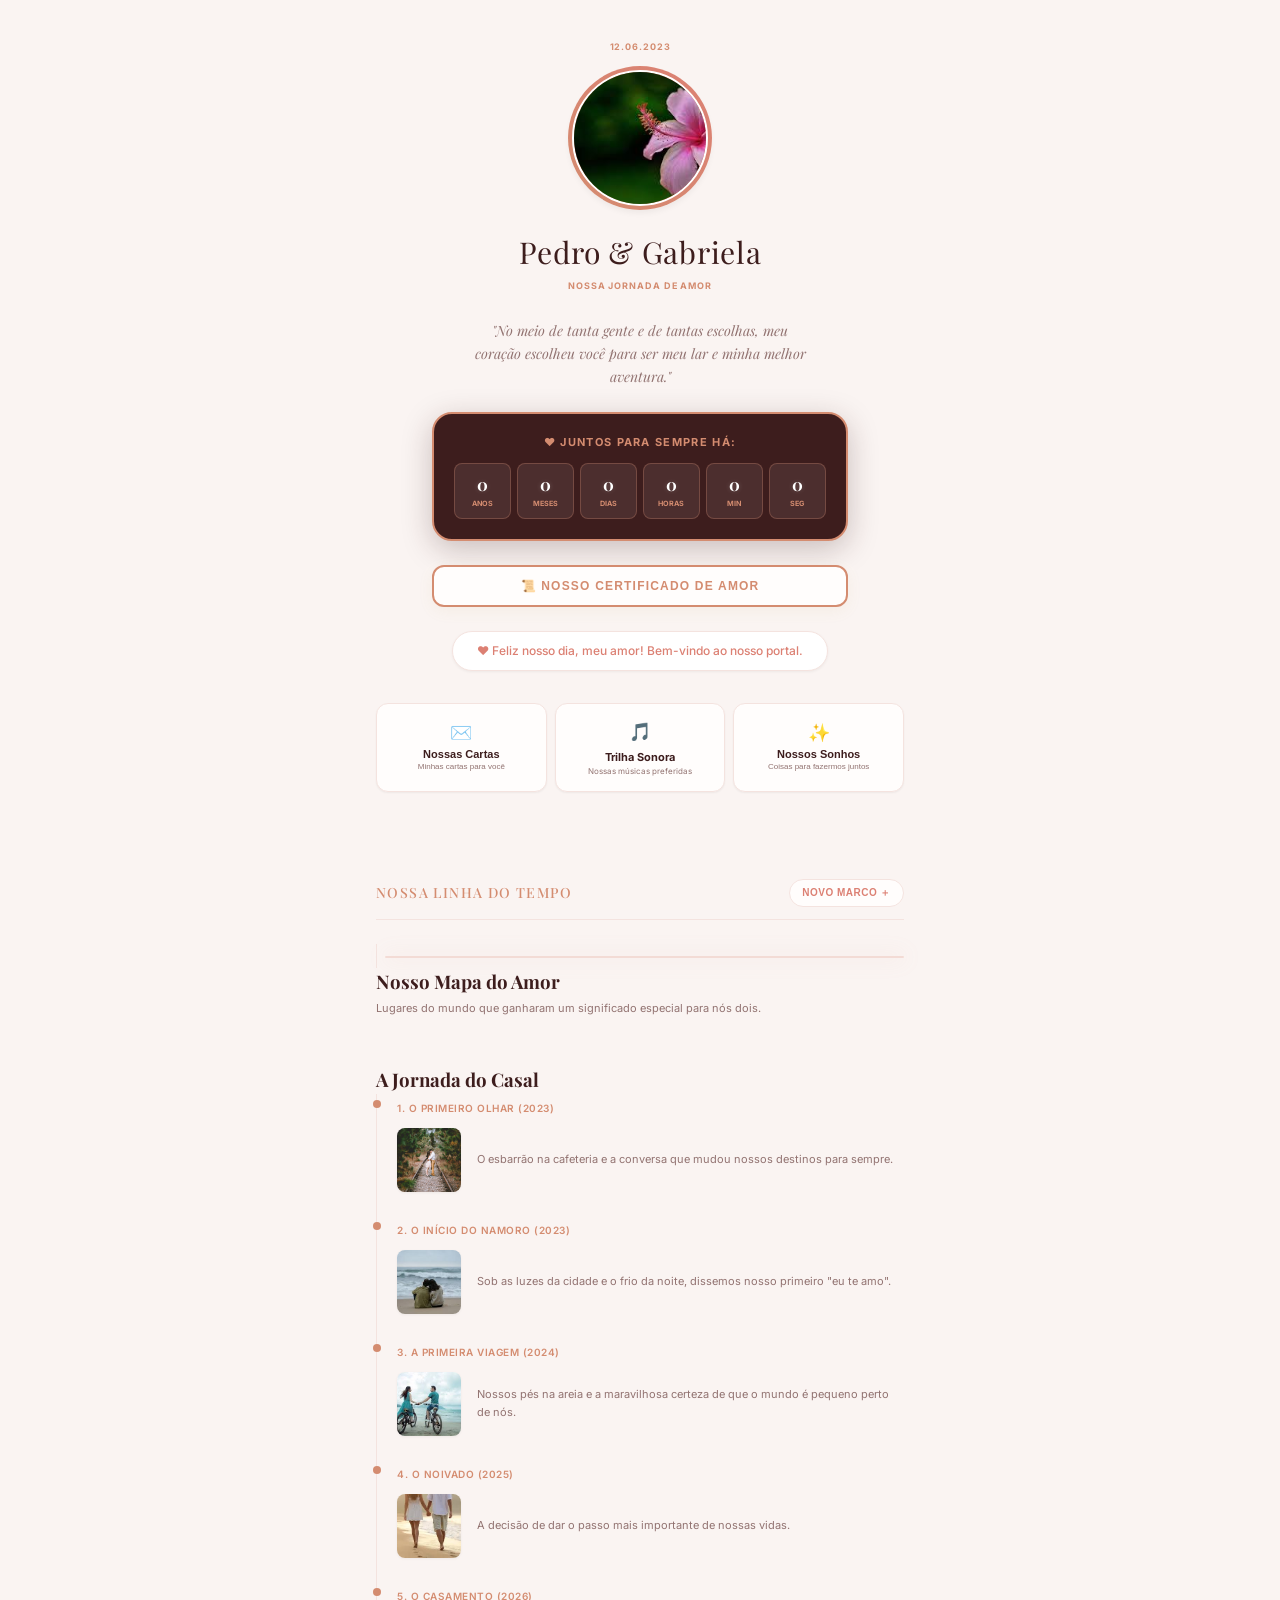
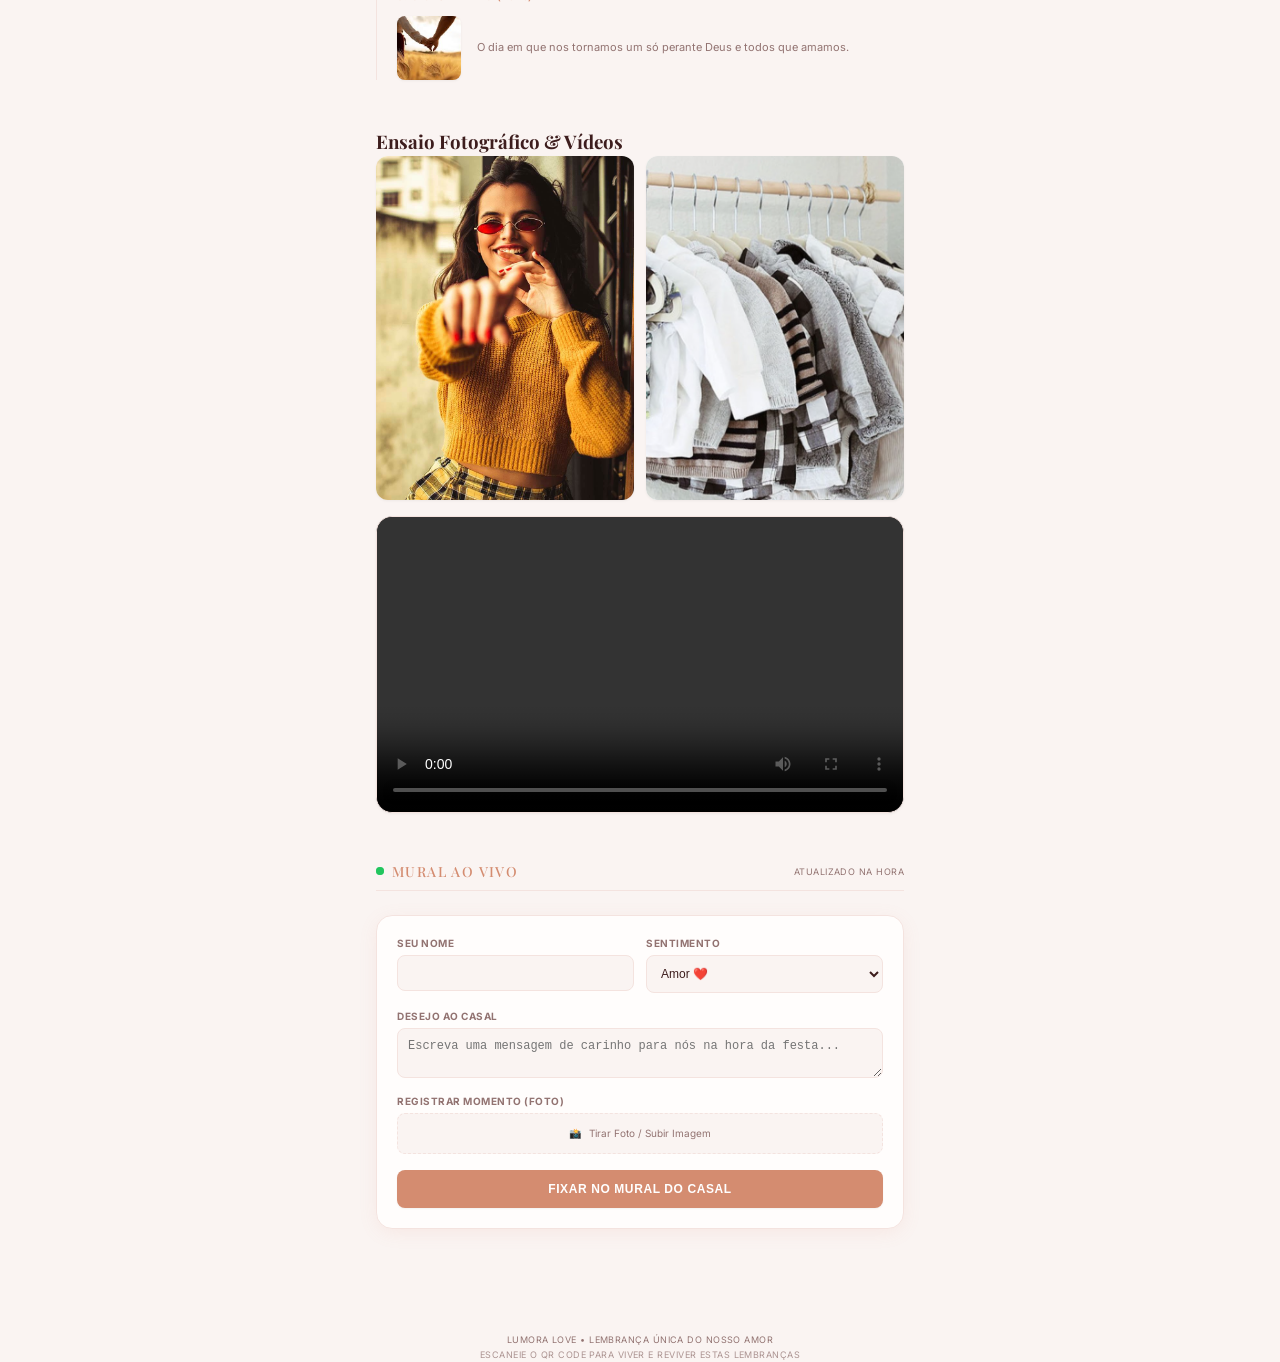
==== commit dffd1c73: "JS completo e imgs inseridas" ====
--- a/assets/pages/memorial.html
+++ b/assets/pages/memorial.html
@@ -3,16 +3,16 @@
 <head>
     <meta charset="UTF-8">
     <meta name="viewport" content="width=device-width, initial-scale=1.0">
-    <title>Lumora Love • Lucas & Gabriela</title>
+    <title>Lumora Love • Pedro & Gabriela</title>
     
     <!-- METATAGS DO CASAL -->
-    <meta name="description" content="Lumora - Eternizando o amor de Lucas & Gabriela">
+    <meta name="description" content="Lumora - Nosso Memorial de Namorados Inteligente">
     <meta name="author" content="Lumora">
     <meta name="theme-color" content="#FAF5F5">
     
     <!-- METATAGS OPEN GRAPH -->
-    <meta property="og:title" content="Cápsula de Lucas & Gabriela">
-    <meta property="og:description" content="Acesse nosso portal do amor com linha do tempo, contador, mapa e mural ao vivo!">
+    <meta property="og:title" content="Portal Pedro & Gabriela">
+    <meta property="og:description" content="Veja nossos votos, acompanhe nossa linha do tempo e interaja com nosso mural em tempo real!">
     <meta property="og:image" content="./../img/perfil.jpg">
     <meta property="og:type" content="website">
     
@@ -46,9 +46,9 @@
          <header class="memorial-header">
             <span class="memorial-date">12.06.2023</span>
             <div class="profile-frame">
-                <img src="./../img/perfil.jpg" alt="Pedro & Mariana" class="profile-img">
-            </div>
-            <h2 class="profile-name font-serif">Lucas & Gabriela</h2>
+                <img src="./../img/perfil.jpg" alt="Pedro & Gabriela" class="profile-img">
+            </div>
+            <h2 class="profile-name font-serif">Pedro & Gabriela</h2>
             <span class="memorial-date" style="margin-top: 4px;">Nossa Jornada de Amor</span>
 
             <!-- Frase Definidora do Casal -->
@@ -98,7 +98,7 @@
              </div>
          </header>
 
-         <!-- SEÇÃO DE BOTÕES DE AÇÃO RÁPIDA (3 COLUNAS) -->
+         <!-- SEÇÃO DE BOTÕES DE AÇÃO DO CASAL (3 COLUNAS) -->
           <section class="actions-section">
             <div id="actionButtonsGrid" class="actions-grid-wedding">
                 <!-- Botão 1: Cartas Secretas -->
@@ -124,7 +124,7 @@
             </div>
           </section>
 
-          <!-- LINHA DO TEMPO DA PROGRAMAÇÃO DA FESTA (SUPORTE A ADIÇÃO INFINITA) -->
+          <!-- LINHA DO TEMPO DA PROGRAMAÇÃO (SUPORTE A ADIÇÃO INFINITA E EXCLUSÃO) -->
           <section class="timeline-section">
             <div class="section-header-timeline">
                 <h3 class="section-title-timeline font-serif">Nossa Linha do Tempo</h3>
@@ -146,9 +146,9 @@
               <div class="map-wrapper" id="loveMap"></div>
           </section>
 
-           <!-- A JORNADA DO CASAL (5 MOMENTOS HISTÓRICOS) -->
+           <!-- CORRIGIDO: A JORNADA DO CASAL (5 MOMENTOS HISTÓRICOS - EVITA TÍTULO REPETIDO) [1] -->
             <section class="journey-section">
-                <h3 class="section-title font-serif">Nossa Linha do Tempo</h3>
+                <h3 class="section-title font-serif">A Jornada do Casal</h3>
                 <div class="journey-timeline">
                     <!-- Momento 1 -->
                      <div class="journey-node">
@@ -270,7 +270,7 @@
                         </div>
 
                         <button type="submit" class="btn-submit uppercase tracking-wide">
-                            Fixar no Mural do Casamento
+                            Fixar no Mural do Casal
                         </button>
                     </form>
                 </div>
@@ -412,13 +412,13 @@
                 
                 <p class="cert-body">
                     Certificamos para todos os fins de afeto que o casal composto por
-                    <span class="cert-names block">Lucas Vasconcelos & Gabriela Ramos</span>
+                    <span class="cert-names block">Pedro & Gabriela</span>
                     comparte uma jornada oficial de cumplicidade, risos, apoio mútuo e amor incondicional desde a data de <b>12/06/2023</b>, tornando-se uma aliança eterna perante o coração.
                 </p>
                 
                 <div class="cert-signatures">
                     <div class="signature-line">
-                        <span class="sig-text font-serif">Lucas V.</span>
+                        <span class="sig-text font-serif">Pedro V.</span>
                         <span class="sig-label">O Noivo</span>
                     </div>
                     <div class="signature-line">
@@ -446,7 +446,7 @@
         <img id="lightboxImg" class="lightbox-img" src="" alt="Ampliação">
     </div>
 
-    <!-- SCRIPT DE COMPORTAMENTO EM JAVASCRIPT MODULAR (IMPORTANTE: type="module") -->
+    <!-- SCRIPT DE COMPORTAMENTO EM JAVASCRIPT MODULAR (IMPORTANTÍSSIMO: type="module") -->
     <script type="module" src="./../js/main.js"></script>
 
     <!-- JS DO MAPA LEAFLET -->
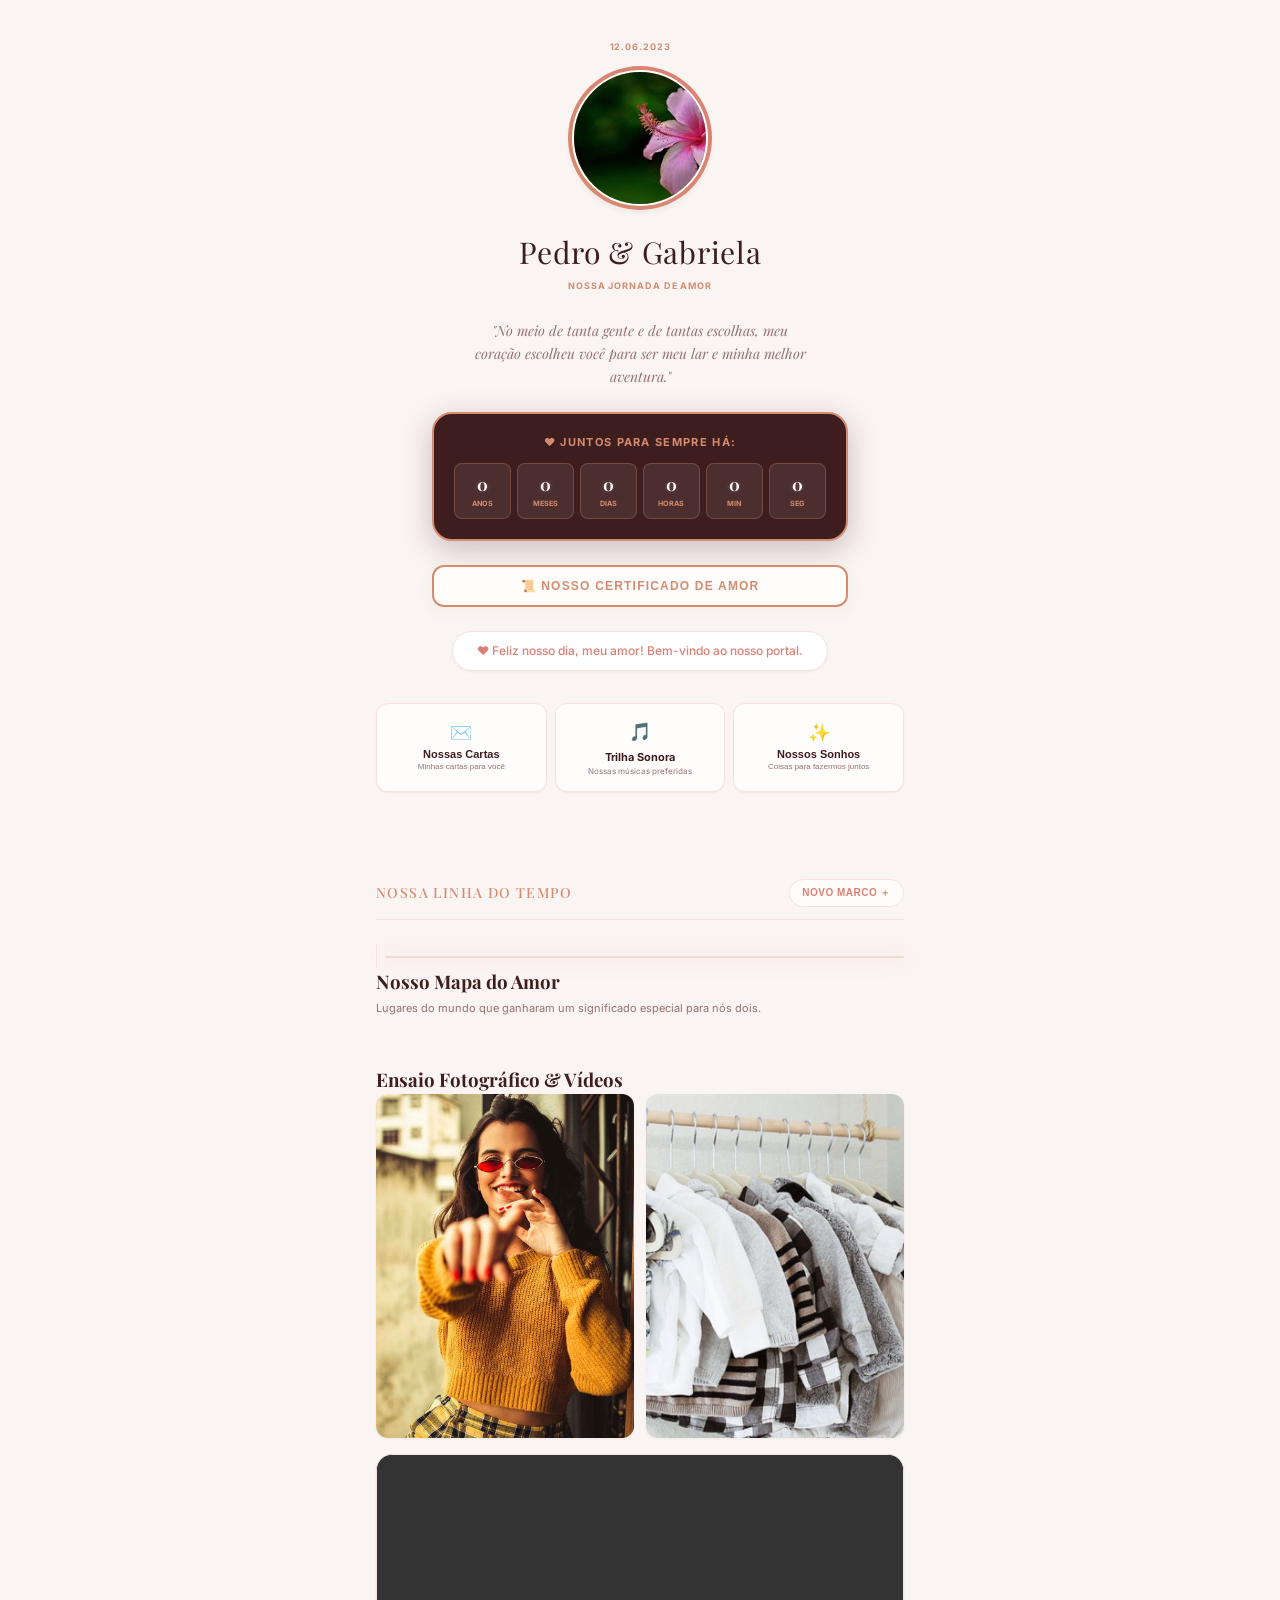
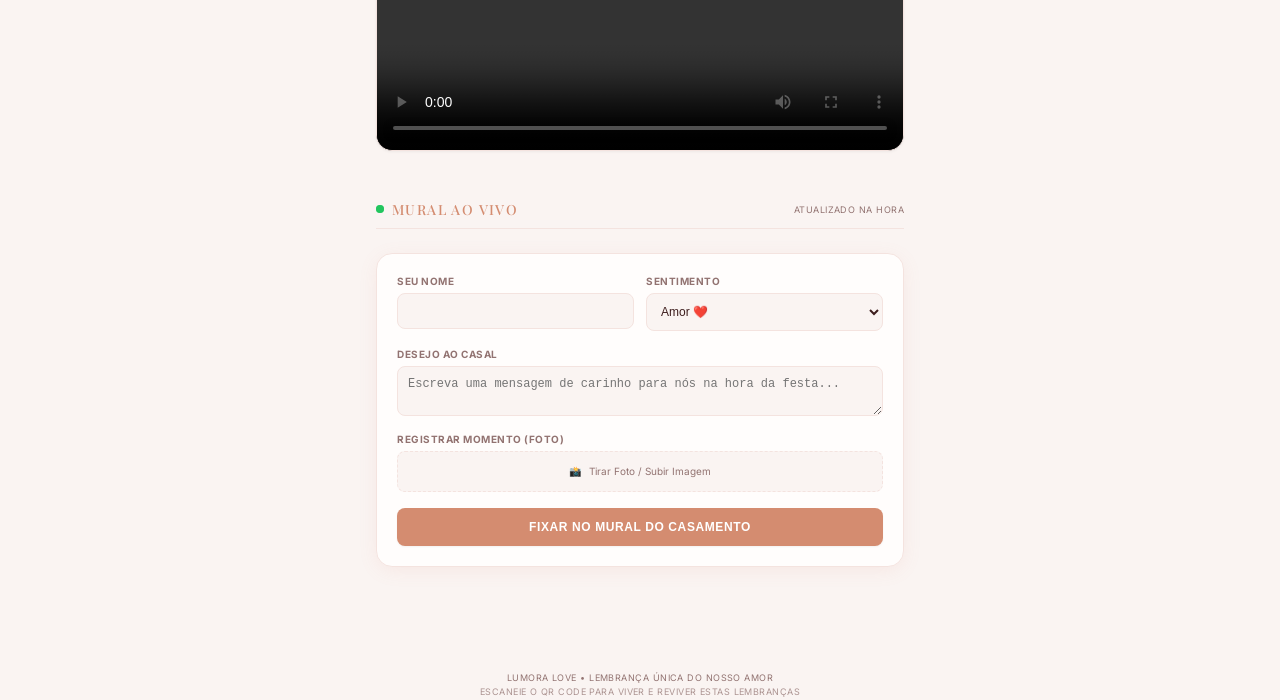
==== commit 3162300d: "Corrigindo alguns bugs" ====
--- a/assets/pages/memorial.html
+++ b/assets/pages/memorial.html
@@ -12,7 +12,7 @@
     
     <!-- METATAGS OPEN GRAPH -->
     <meta property="og:title" content="Portal Pedro & Gabriela">
-    <meta property="og:description" content="Veja nossos votos, acompanhe nossa linha do tempo e interaja com nosso mural em tempo real!">
+    <meta property="og:description" content="Acesse nosso portal do amor com linha do tempo, contador, mapa e mural ao vivo!">
     <meta property="og:image" content="./../img/perfil.jpg">
     <meta property="og:type" content="website">
     
@@ -98,7 +98,7 @@
              </div>
          </header>
 
-         <!-- SEÇÃO DE BOTÕES DE AÇÃO DO CASAL (3 COLUNAS) -->
+         <!-- SEÇÃO DE BOTÕES DE AÇÃO RÁPIDA (3 COLUNAS) -->
           <section class="actions-section">
             <div id="actionButtonsGrid" class="actions-grid-wedding">
                 <!-- Botão 1: Cartas Secretas -->
@@ -124,7 +124,7 @@
             </div>
           </section>
 
-          <!-- LINHA DO TEMPO DA PROGRAMAÇÃO (SUPORTE A ADIÇÃO INFINITA E EXCLUSÃO) -->
+          <!-- LINHA DO TEMPO DA PROGRAMAÇÃO (MURAL DINÂMICO - UNIFICADO) [1] -->
           <section class="timeline-section">
             <div class="section-header-timeline">
                 <h3 class="section-title-timeline font-serif">Nossa Linha do Tempo</h3>
@@ -134,7 +134,7 @@
                 <!-- Card deslizante vertical de fundo -->
                 <div id="sliding-card" class="sliding-card"></div>
                 
-                <!-- Div onde as informações carregam dinamicamente da nuvem em tempo real -->
+                <!-- Div onde os nós carregam em tempo real da nuvem -->
                 <div id="timelineNodesWrapper" class="space-y-4"></div>
             </div>
           </section>
@@ -145,58 +145,6 @@
               <p class="node-desc" style="opacity: 1; transform: scale(1); margin-bottom: 0.5rem;">Lugares do mundo que ganharam um significado especial para nós dois.</p>
               <div class="map-wrapper" id="loveMap"></div>
           </section>
-
-           <!-- CORRIGIDO: A JORNADA DO CASAL (5 MOMENTOS HISTÓRICOS - EVITA TÍTULO REPETIDO) [1] -->
-            <section class="journey-section">
-                <h3 class="section-title font-serif">A Jornada do Casal</h3>
-                <div class="journey-timeline">
-                    <!-- Momento 1 -->
-                     <div class="journey-node">
-                        <div class="journey-bullet"></div>
-                            <span class="journey-label">1. O Primeiro Olhar (2023)</span>
-                            <div class="journey-card">
-                                <img src="./../img/momentos/m1.jpg" alt="Momento 1" class="journey-img" onclick="openLightbox(this.src)">
-                                <p class="journey-text">O esbarrão na cafeteria e a conversa que mudou nossos destinos para sempre.</p>
-                            </div>
-                     </div>
-                     <!-- Momento 2 -->
-                     <div class="journey-node">
-                        <div class="journey-bullet"></div>
-                            <span class="journey-label">2. O Início do Namoro (2023)</span>
-                            <div class="journey-card">
-                                <img src="./../img/momentos/m2.jpg" alt="Momento 2" class="journey-img" onclick="openLightbox(this.src)">
-                                <p class="journey-text">Sob as luzes da cidade e o frio da noite, dissemos nosso primeiro "eu te amo".</p>
-                            </div>
-                     </div>
-                     <!-- Momento 3 -->
-                     <div class="journey-node">
-                        <div class="journey-bullet"></div>
-                            <span class="journey-label">3. A Primeira Viagem (2024)</span>
-                            <div class="journey-card">
-                                <img src="./../img/momentos/m3.jpg" alt="Viagem" class="journey-img" onclick="openLightbox(this.src)">
-                                <p class="journey-text">Nossos pés na areia e a maravilhosa certeza de que o mundo é pequeno perto de nós.</p>
-                            </div>
-                     </div>
-                     <!-- Momento 4 -->
-                     <div class="journey-node">
-                        <div class="journey-bullet"></div>
-                            <span class="journey-label">4. O Noivado (2025)</span>
-                            <div class="journey-card">
-                                <img src="./../img/momentos/m4.jpg" alt="Noivado" class="journey-img" onclick="openLightbox(this.src)">
-                                <p class="journey-text">A decisão de dar o passo mais importante de nossas vidas.</p>
-                            </div>
-                     </div>
-                     <!-- Momento 5 -->
-                     <div class="journey-node">
-                        <div class="journey-bullet"></div>
-                            <span class="journey-label">5. O Casamento (2026)</span>
-                            <div class="journey-card">
-                                <img src="./../img/momentos/m5.jpg" alt="Casamento" class="journey-img" onclick="openLightbox(this.src)">
-                                <p class="journey-text">O dia em que nos tornamos um só perante Deus e todos que amamos.</p>
-                            </div>
-                     </div>
-                </div>
-            </section>
 
             <!-- ENSAIO FOTOGRÁFICO PRÉ-CASAMENTO -->
             <section class="gallery-section">
@@ -270,7 +218,7 @@
                         </div>
 
                         <button type="submit" class="btn-submit uppercase tracking-wide">
-                            Fixar no Mural do Casal
+                            Fixar no Mural do Casamento
                         </button>
                     </form>
                 </div>
@@ -315,7 +263,7 @@
                 <!-- Carta 2 -->
                 <div id="letter-content-2" class="letter-text hidden">
                     <p class="votos-narrador font-serif">Querida Gabi,</p>
-                    <p class="votos-paragrafo">Se eu pudesse listar dez motivos pelos quais me apaixono por você todos os dias, o principal seria o seu cuidado com as pessoas e esse seu jeito único de enxergar beleza nas coisas simples da vida. Amo você!</p>
+                    <p class="votos-paragrafo">Se eu pudesse listar dez motivos pelos quais me apaixonasse por você todos os dias, o principal seria o seu cuidado com as pessoas e esse seu jeito único de enxergar beleza nas coisas simples da vida. Amo você!</p>
                 </div>
 
                 <!-- Carta 3 -->
--- a/assets/css/style.css
+++ b/assets/css/style.css
@@ -156,4 +156,19 @@
     text-transform: uppercase;
     z-index: 10;
     position: relative;
+}
+/* ==========================================================================
+   CORREÇÃO DE GLITCH DO MAPA LEAFLET ( style.css ) [1]
+   ========================================================================== */
+.leaflet-container {
+    z-index: 10 !important;
+}
+
+/* Força os blocos do mapa a usarem o cálculo de borda nativo (Resolve o bug visual) [1] */
+.leaflet-container .leaflet-tile {
+    box-sizing: content-box !important;
+}
+
+.leaflet-container * {
+    box-sizing: content-box !important;
 }
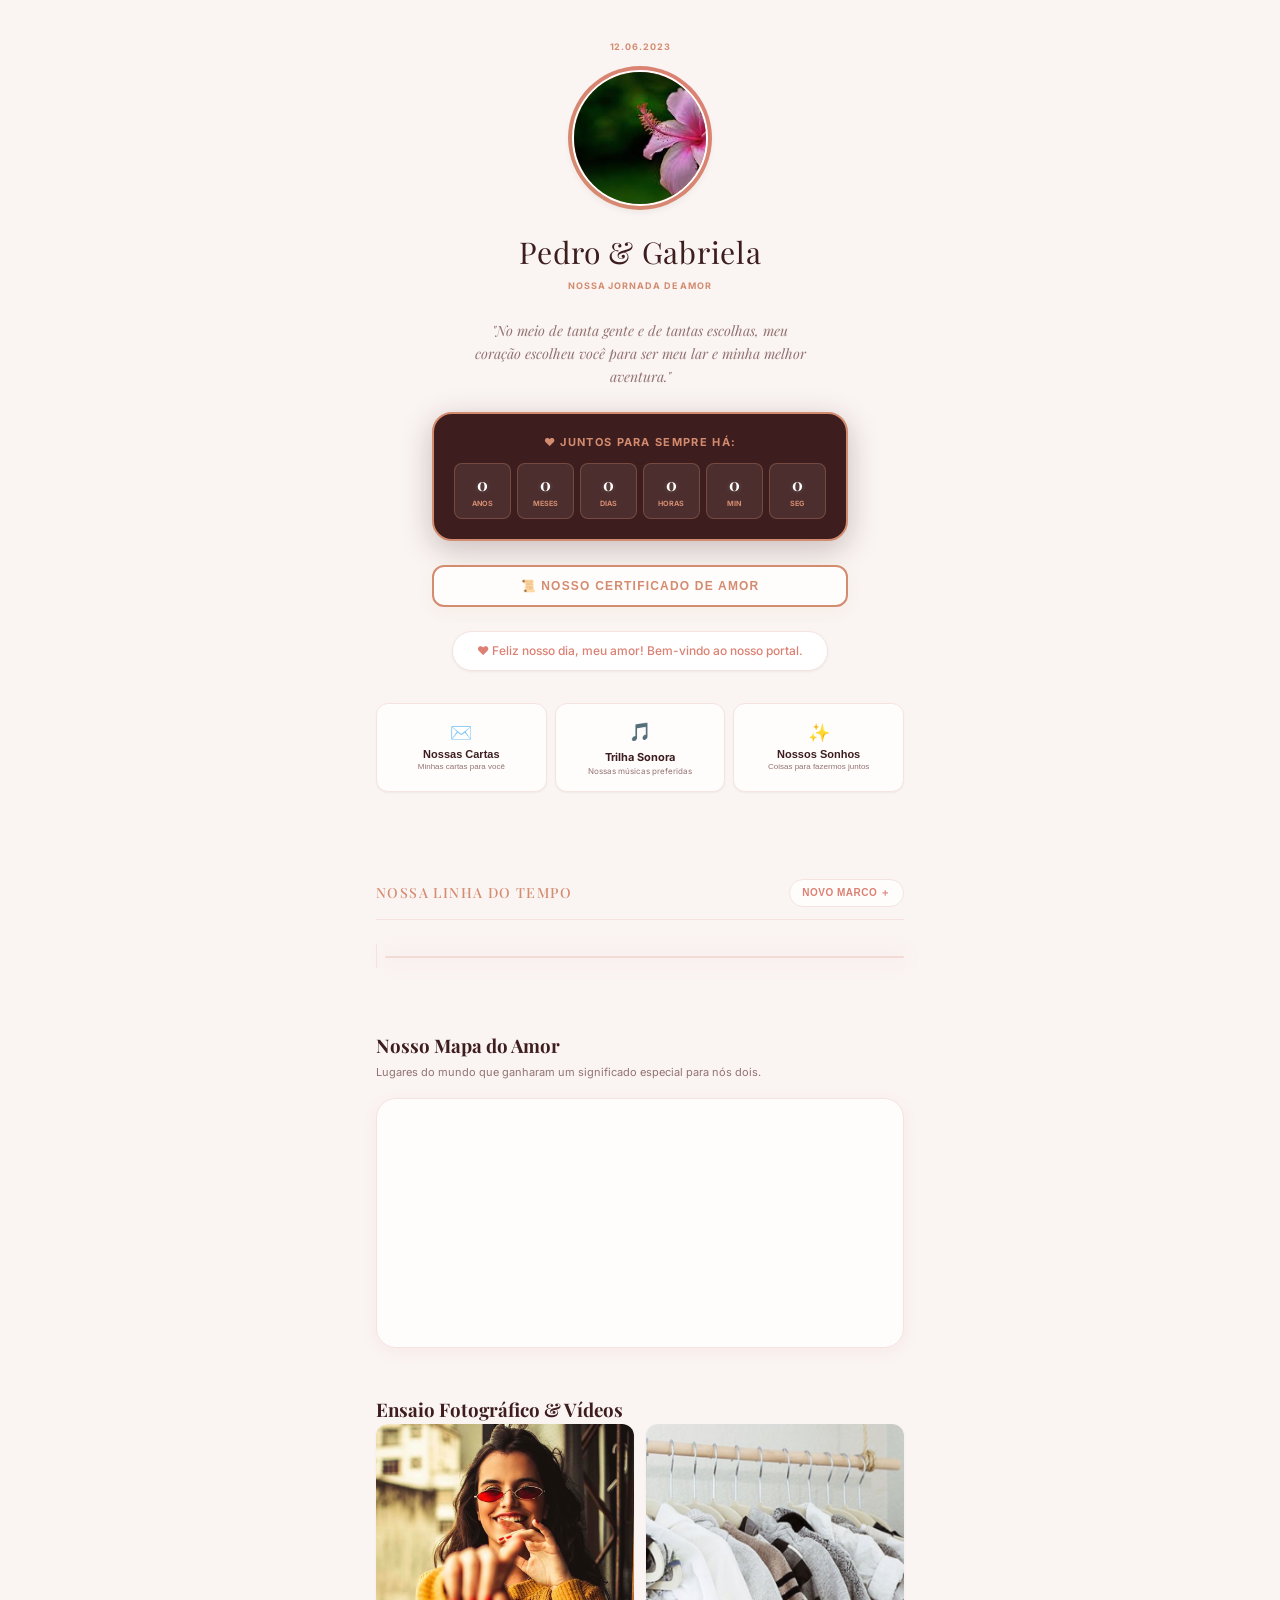
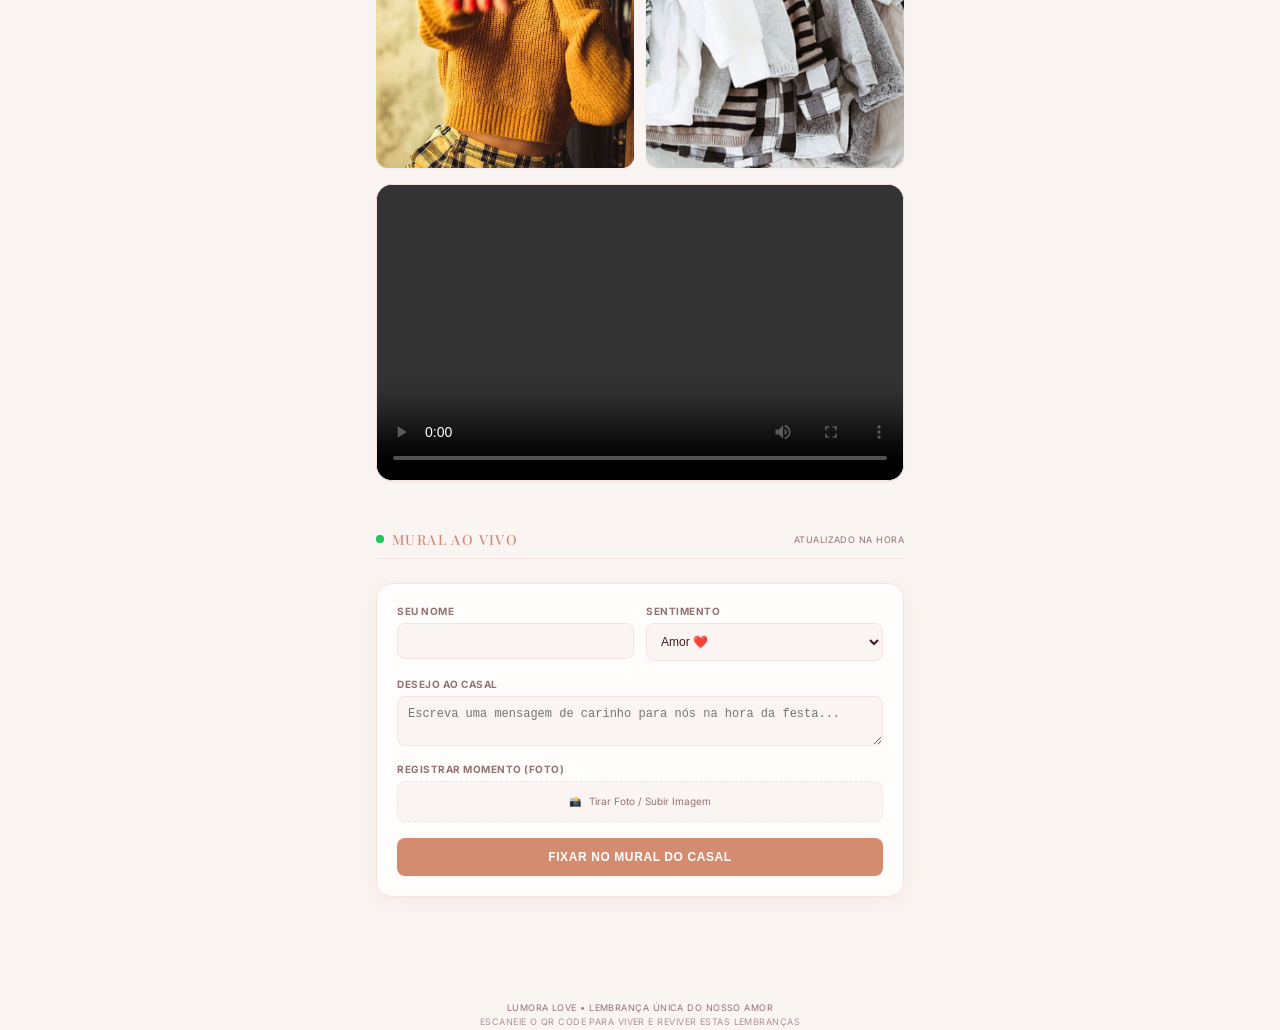
==== commit bcb87ed2: "corrigindo o mapa" ====
--- a/assets/pages/memorial.html
+++ b/assets/pages/memorial.html
@@ -23,6 +23,9 @@
     <link rel="preconnect" href="https://fonts.gstatic.com" crossorigin>
     <link href="https://fonts.googleapis.com/css2?family=Inter:wght@300;400;500;600;700&family=Playfair+Display:ital,wght@0,400;0,500;0,600;1,400&display=swap" rel="stylesheet">
     
+    <!-- ⚠️ IMPORTANTE: LINK DO MAPA LEAFLET CARREGADO NO CABEÇALHO PARA O MAPA NÃO QUEBRAR [1] -->
+    <link rel="stylesheet" href="https://unpkg.com/leaflet@1.9.4/dist/leaflet.css" integrity="sha256-p4NxAoJBhIIN+hmNHrzRCf9tD/miZyoHS5obTRR9BMY=" crossorigin=""/>
+
     <!-- IMPORTAÇÃO DE TODAS AS FOLHAS DE ESTILO EM CSS PURO -->
     <link rel="stylesheet" href="./../css/style.css">
     <link rel="stylesheet" href="./../css/botoes.css">
@@ -124,7 +127,7 @@
             </div>
           </section>
 
-          <!-- LINHA DO TEMPO DA PROGRAMAÇÃO (MURAL DINÂMICO - UNIFICADO) [1] -->
+          <!-- LINHA DO TEMPO DA PROGRAMAÇÃO DA FESTA (SUPORTE A ADIÇÃO INFINITA) -->
           <section class="timeline-section">
             <div class="section-header-timeline">
                 <h3 class="section-title-timeline font-serif">Nossa Linha do Tempo</h3>
@@ -134,7 +137,7 @@
                 <!-- Card deslizante vertical de fundo -->
                 <div id="sliding-card" class="sliding-card"></div>
                 
-                <!-- Div onde os nós carregam em tempo real da nuvem -->
+                <!-- Div onde as informações carregam em tempo real da nuvem -->
                 <div id="timelineNodesWrapper" class="space-y-4"></div>
             </div>
           </section>
@@ -145,6 +148,8 @@
               <p class="node-desc" style="opacity: 1; transform: scale(1); margin-bottom: 0.5rem;">Lugares do mundo que ganharam um significado especial para nós dois.</p>
               <div class="map-wrapper" id="loveMap"></div>
           </section>
+
+          <!-- ⚠️ SEÇÃO JORNADA DUPLICADA DELETADA TOTALMENTE DAQUI PARA EVITAR ERROS [1] -->
 
             <!-- ENSAIO FOTOGRÁFICO PRÉ-CASAMENTO -->
             <section class="gallery-section">
@@ -218,7 +223,7 @@
                         </div>
 
                         <button type="submit" class="btn-submit uppercase tracking-wide">
-                            Fixar no Mural do Casamento
+                            Fixar no Mural do Casal
                         </button>
                     </form>
                 </div>
@@ -263,7 +268,7 @@
                 <!-- Carta 2 -->
                 <div id="letter-content-2" class="letter-text hidden">
                     <p class="votos-narrador font-serif">Querida Gabi,</p>
-                    <p class="votos-paragrafo">Se eu pudesse listar dez motivos pelos quais me apaixonasse por você todos os dias, o principal seria o seu cuidado com as pessoas e esse seu jeito único de enxergar beleza nas coisas simples da vida. Amo você!</p>
+                    <p class="votos-paragrafo">Se eu pudesse listar dez motivos pelos quais me apaixonasse por você todos os dias, o principal seria o seu cuidado com as pessoas e esse seu jeito único de enxergar beleza das coisas simples da vida. Amo você!</p>
                 </div>
 
                 <!-- Carta 3 -->
--- a/assets/css/style.css
+++ b/assets/css/style.css
@@ -164,11 +164,46 @@
     z-index: 10 !important;
 }
 
-/* Força os blocos do mapa a usarem o cálculo de borda nativo (Resolve o bug visual) [1] */
+/* Corrige o vazamento de tiles do Leaflet na tela [1] */
 .leaflet-container .leaflet-tile {
     box-sizing: content-box !important;
 }
 
 .leaflet-container * {
     box-sizing: content-box !important;
+}
+/* ==========================================================================
+   ESTILOS DO MAPA DO AMOR INTERATIVO (style.css) [1]
+   ========================================================================== */
+.map-section {
+    margin-top: 4rem;
+    position: relative;
+    z-index: 10;
+}
+
+.map-wrapper {
+    width: 100%;
+    height: 250px; /* ⚠️ CRUCIAL: Define a altura física para o Leaflet renderizar! [1] */
+    background-color: var(--color-card);
+    border: 1px solid var(--color-border);
+    border-radius: 1.25rem;
+    overflow: hidden;
+    box-shadow: 0 4px 15px rgba(220, 128, 115, 0.08);
+    margin-top: 1rem;
+    position: relative;
+}
+
+/* Estilo do link do Google Maps dentro do popup do balãozinho [1] */
+.map-link {
+    display: inline-block;
+    margin-top: 0.5rem;
+    font-size: 0.6875rem;
+    font-weight: 700;
+    color: var(--color-blush);
+    text-decoration: none;
+    transition: color 0.2s ease;
+}
+
+.map-link:hover {
+    color: var(--color-blush-hover);
 }
